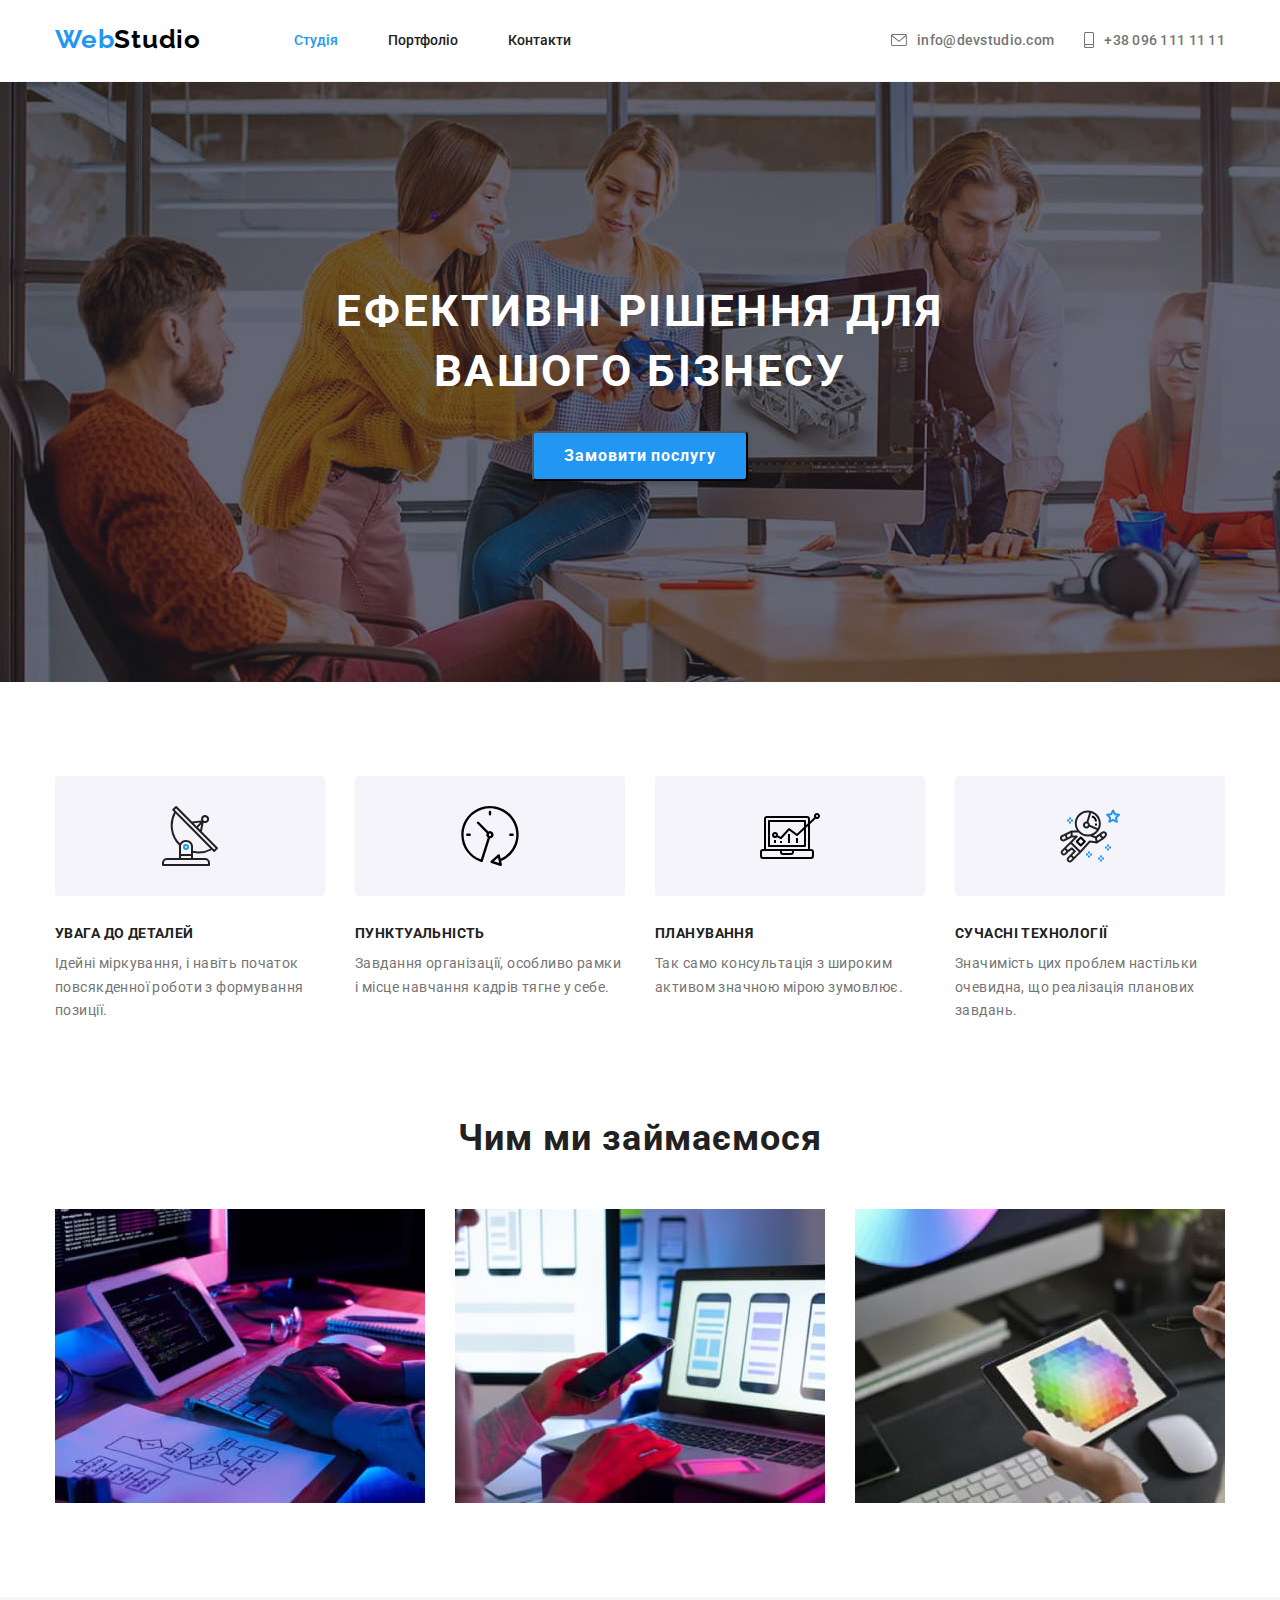
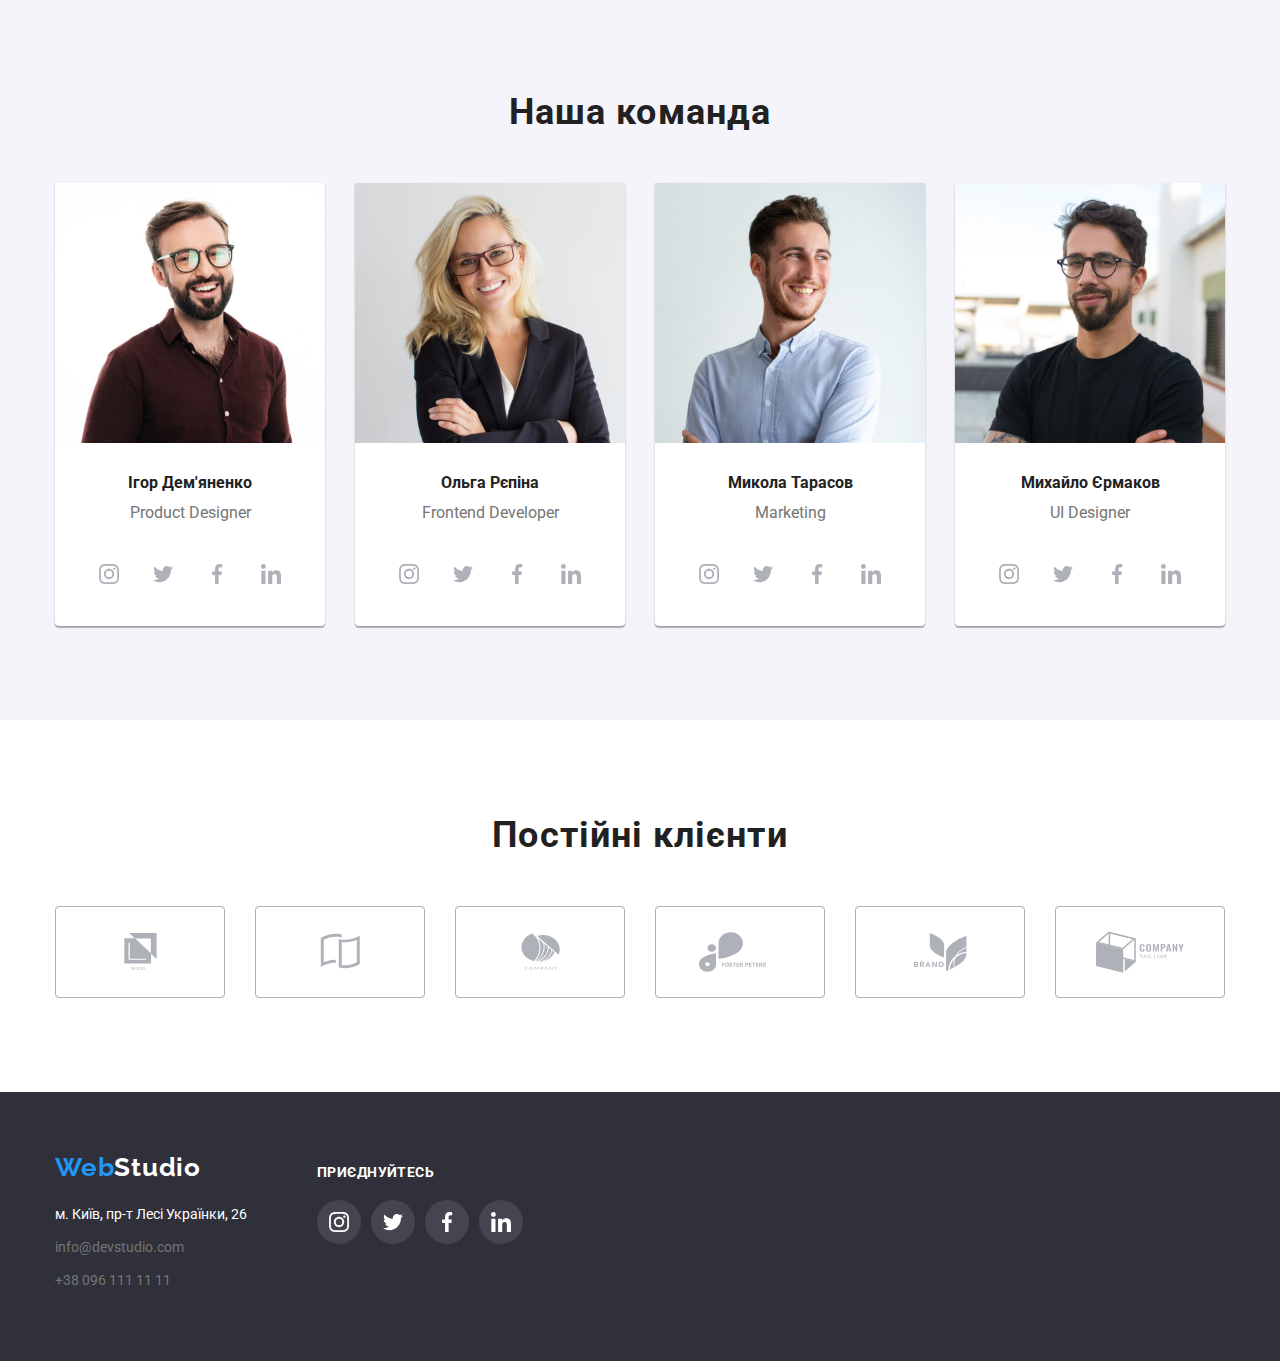
==== index.html @ 35b8821e "first" ====
<!DOCTYPE html>
<html lang="en">
  <head>
    <meta charset="UTF-8" />
    <meta http-equiv="X-UA-Compatible" content="IE=edge" />
    <meta name="viewport" content="width=device-width, initial-scale=1.0" />
    <title>Document</title>
    <link
      href="https://fonts.googleapis.com/css2?family=Raleway:wght@700&family=Roboto:wght@400;500;700;900&display=swap"
      rel="stylesheet"
    />
    <link
      rel="stylesheet"
      href="https://cdnjs.cloudflare.com/ajax/libs/modern-normalize/1.1.0/modern-normalize.min.css"
    />
    <link rel="stylesheet" href="./css/styles.css" />
    <link rel="preconnect" href="https://fonts.googleapis.com" />
    <link rel="preconnect" href="https://fonts.gstatic.com" crossorigin />
  </head>
  <body>
    <header>
      <div class="container">
        <nav>
          <!-- Logo WebStudio -->
          <a class="logo" href="./index.html"><span class="web">Web</span>Studio</a>
          <ul class="site-nav list">
            <li><a href="./index.html" class="link current">Студія</a></li>
            <li><a href="./portfolio.html" class="link">Портфоліо</a></li>
            <li><a href="" class="link">Контакти</a></li>
          </ul>
        </nav>
        <ul class="site-contact list">
          <li>
            <a href="mailto:info@devstudio.com" class="link link-flex">
              <svg class="icon-mail" width="16" height="12">
                <use href="./images/icons.svg#icon-mail"></use>
              </svg>
              info@devstudio.com</a
            >
          </li>
          <li>
            <a href="tel:+380961111111" class="link link-flex">
              <svg class="icon-mail" width="10" height="16">
                <use href="./images/icons.svg#icon-smartphone"></use>
              </svg>
              +38 096 111 11 11
            </a>
          </li>
        </ul>
      </div>
    </header>
    <main>
      <section class="section section-hero">
        <div class="container">
          <h1 class="section-hero-title">
            Ефективні рішення для <br />
            вашого бізнесу
          </h1>
          <button type="button" class="btn">Замовити послугу</button>
        </div>
      </section>
      <!-- секція якості -->
      <section class="section">
        <div class="container">
          <h2 class="visually-hidden">Якості</h2>
          <ul class="qualitys list">
            <li class="qualitis-box">
              <div class="icon-qualitys">
                <svg width="60" height="60">
                  <use href="./images/icons.svg#icon-antenna"></use>
                </svg>
              </div>
              <h3 class="quality">УВАГА ДО ДЕТАЛЕЙ</h3>
              <p class="quality-discription">
                Ідейні міркування, і навіть початок повсякденної роботи з формування позиції.
              </p>
            </li>
            <li class="qualitis-box">
              <div class="icon-qualitys">
                <svg width="60" height="60">
                  <use href="./images/icons.svg#icon-clock"></use>
                </svg>
              </div>
              <h3 class="quality">ПУНКТУАЛЬНІСТЬ</h3>
              <p class="quality-discription">
                Завдання організації, особливо рамки і місце навчання кадрів тягне у себе.
              </p>
            </li>
            <li class="qualitis-box">
              <div class="icon-qualitys">
                <svg width="60" height="60">
                  <use href="./images/icons.svg#icon-diagram"></use>
                </svg>
              </div>
              <h3 class="quality">ПЛАНУВАННЯ</h3>
              <p class="quality-discription">
                Так само консультація з широким активом значною мірою зумовлює.
              </p>
            </li>
            <li class="qualitis-box">
              <div class="icon-qualitys">
                <svg width="60" height="60">
                  <use href="./images/icons.svg#icon-astronaut"></use>
                </svg>
              </div>
              <h3 class="quality">СУЧАСНІ ТЕХНОЛОГІЇ</h3>
              <p class="quality-discription">
                Значимість цих проблем настільки очевидна, що реалізація планових завдань.
              </p>
            </li>
          </ul>
        </div>
      </section>
      <!-- секція чим ми займаємось -->
      <section class="section no-padding">
        <div class="container">
          <h2 class="work-heading">Чим ми займаємося</h2>
          <ul class="work-list list">
            <li class="photo"><img src="./images/box-1.jpg" alt="photo1" width="370" /></li>
            <li class="photo"><img src="./images/box-2.jpg" alt="photo2" width="370" /></li>
            <li class="photo"><img src="./images/box-3.jpg" alt="photo3" width="370" /></li>
          </ul>
        </div>
      </section>
      <!-- секція наша команда -->
      <section class="section section-team">
        <div class="container">
          <h2 class="team-heading">Наша команда</h2>
          <ul class="team-list list">
            <li class="item">
              <img src="./images/img-1.jpg" alt="face1" width="270" />
              <h3 class="face">Ігор Дем'яненко</h3>
              <p class="face-position">Product Designer</p>
              <ul class="social-links">
                <li>
                  <a class="full-icon" href="ukr.net">
                    <svg class="icon instagram" width="20" height="20">
                      <use href="./images/icons.svg#icon-instagram"></use>
                    </svg>
                  </a>
                </li>

                <li>
                  <a class="full-icon" href="ukr.net">
                    <svg class="icon twitter" width="20" height="20">
                      <use href="./images/icons.svg#icon-twitter"></use>
                    </svg>
                  </a>
                </li>
                <li>
                  <a class="full-icon" href="ukr.net">
                    <svg class="icon facebook" width="20" height="20">
                      <use href="./images/icons.svg#icon-facebook"></use>
                    </svg>
                  </a>
                </li>
                <li>
                  <a class="full-icon" href="ukr.net">
                    <svg class="icon linkedin" width="20" height="20">
                      <use href="./images/icons.svg#icon-linkedin"></use>
                    </svg>
                  </a>
                </li>
              </ul>
            </li>

            <li class="item">
              <img src="./images/img-2.jpg" alt="face2" width="270" />
              <h3 class="face">Ольга Рєпіна</h3>
              <p class="face-position">Frontend Developer</p>
              <ul class="social-links">
                <li>
                  <a class="full-icon" href="ukr.net">
                    <svg class="icon instagram" width="20" height="20">
                      <use href="./images/icons.svg#icon-instagram"></use>
                    </svg>
                  </a>
                </li>

                <li>
                  <a class="full-icon" href="ukr.net">
                    <svg class="icon twitter" width="20" height="20">
                      <use href="./images/icons.svg#icon-twitter"></use>
                    </svg>
                  </a>
                </li>
                <li>
                  <a class="full-icon" href="ukr.net">
                    <svg class="icon facebook" width="20" height="20">
                      <use href="./images/icons.svg#icon-facebook"></use>
                    </svg>
                  </a>
                </li>
                <li>
                  <a class="full-icon" href="ukr.net">
                    <svg class="icon linkedin" width="20" height="20">
                      <use href="./images/icons.svg#icon-linkedin"></use>
                    </svg>
                  </a>
                </li>
              </ul>
            </li>

            <li class="item">
              <img src="./images/img-3.jpg" alt="face3" width="270" />
              <h3 class="face">Микола Тарасов</h3>
              <p class="face-position">Marketing</p>
              <ul class="social-links">
                <li>
                  <a class="full-icon" href="ukr.net">
                    <svg class="icon instagram" width="20" height="20">
                      <use href="./images/icons.svg#icon-instagram"></use>
                    </svg>
                  </a>
                </li>

                <li>
                  <a class="full-icon" href="ukr.net">
                    <svg class="icon twitter" width="20" height="20">
                      <use href="./images/icons.svg#icon-twitter"></use>
                    </svg>
                  </a>
                </li>
                <li>
                  <a class="full-icon" href="ukr.net">
                    <svg class="icon facebook" width="20" height="20">
                      <use href="./images/icons.svg#icon-facebook"></use>
                    </svg>
                  </a>
                </li>
                <li>
                  <a class="full-icon" href="ukr.net">
                    <svg class="icon linkedin" width="20" height="20">
                      <use href="./images/icons.svg#icon-linkedin"></use>
                    </svg>
                  </a>
                </li>
              </ul>
            </li>

            <li class="item">
              <img src="./images/img-4.jpg" alt="face4" width="270" />
              <h3 class="face">Михайло Єрмаков</h3>
              <p class="face-position">UI Designer</p>
              <ul class="social-links">
                <li>
                  <a class="full-icon" href="ukr.net">
                    <svg class="icon instagram" width="20" height="20">
                      <use href="./images/icons.svg#icon-instagram"></use>
                    </svg>
                  </a>
                </li>

                <li>
                  <a class="full-icon" href="ukr.net">
                    <svg class="icon twitter" width="20" height="20">
                      <use href="./images/icons.svg#icon-twitter"></use>
                    </svg>
                  </a>
                </li>
                <li>
                  <a class="full-icon" href="ukr.net">
                    <svg class="icon facebook" width="20" height="20">
                      <use href="./images/icons.svg#icon-facebook"></use>
                    </svg>
                  </a>
                </li>
                <li>
                  <a class="full-icon" href="ukr.net">
                    <svg class="icon linkedin" width="20" height="20">
                      <use href="./images/icons.svg#icon-linkedin"></use>
                    </svg>
                  </a>
                </li>
              </ul>
            </li>
          </ul>
        </div>
      </section>
      <!-- постйні клієнти -->
      <section class="section">
        <div class="container">
          <h2 class="work-heading">Постійні клієнти</h2>
          <ul class="clients-list">
            <li>
              <a href="ukr.net" class="client-rect">
                <svg class="client-link" width="41" height="37">
                  <use href="./images/icons.svg#icon-union1"></use>
                </svg>
              </a>
            </li>
            <li>
              <a href="ukr.net" class="client-rect">
                <svg class="client-link" width="41" height="37">
                  <use href="./images/icons.svg#icon-union2"></use>
                </svg>
              </a>
            </li>
            <li>
              <a href="ukr.net" class="client-rect">
                <svg class="client-link" width="41" height="37">
                  <use href="./images/icons.svg#icon-union3"></use>
                </svg>
              </a>
            </li>
            <li>
              <a href="ukr.net" class="client-rect">
                <svg class="client-link" width="83" height="42">
                  <use href="./images/icons.svg#icon-union4"></use>
                </svg>
              </a>
            </li>

            <li>
              <a href="ukr.net" class="client-rect">
                <svg class="client-link" width="53" height="42">
                  <use href="./images/icons.svg#icon-union5"></use>
                </svg>
              </a>
            </li>
            <li>
              <a href="ukr.net" class="client-rect">
                <svg class="client-link" width="90" height="42">
                  <use href="./images/icons.svg#icon-union6"></use>
                </svg>
              </a>
            </li>
          </ul>
        </div>
      </section>
    </main>
    <footer class="footer">
      <div class="container">
        <div class="footer-flex">
          <div>
            <a class="logo-footer" href="./index.html"><span class="web">Web</span>Studio</a>
            <address>
              <ul class="footer-contact-list list">
                <li>
                  <a
                    href="https://goo.gl/maps/wnvqUWQiThSLJ8tp9"
                    class="footer-contact-map"
                    target="_blank"
                    rel="noreferrer noopener nofollow"
                    >м. Київ, пр-т Лесі Українки, 26</a
                  >
                </li>
                <li>
                  <a href="mailto:info@devstudio.com" class="footer-contact-mailtel"
                    >info@devstudio.com</a
                  >
                </li>
                <li>
                  <a href="tel:+380961111111" class="footer-contact-mailtel nopadding"
                    >+38 096 111 11 11</a
                  >
                </li>
              </ul>
            </address>
          </div>
          <div class="footer-logo">
            <h3 class="footer-heading">ПРИЄДНУЙТЕСЬ</h3>
            <ul class="social-links footer-links">
              <li>
                <a class="full-iconf" href="ukr.net">
                  <svg class="icon instagram" width="20" height="20">
                    <use href="./images/icons.svg#icon-instagram"></use>
                  </svg>
                </a>
              </li>

              <li>
                <a class="full-iconf" href="ukr.net">
                  <svg class="icon twitter" width="20" height="20">
                    <use href="./images/icons.svg#icon-twitter"></use>
                  </svg>
                </a>
              </li>
              <li>
                <a class="full-iconf" href="ukr.net">
                  <svg class="icon facebook" width="20" height="20">
                    <use href="./images/icons.svg#icon-facebook"></use>
                  </svg>
                </a>
              </li>
              <li>
                <a class="full-iconf" href="ukr.net">
                  <svg class="icon linkedin" width="20" height="20">
                    <use href="./images/icons.svg#icon-linkedin"></use>
                  </svg>
                </a>
              </li>
            </ul>
          </div>
        </div>
      </div>
    </footer>
  </body>
</html>
---- css/styles.css ----
:root {
  --primary-text-color: #212121;
  --secondary-text-color: #757575;
  --primari-background-color: #ffffff;
  --accent-color: #2196f3;
}
header {
  border-bottom: 1px solid #f5f5f5;
}

body {
  color: var(--primary-text-color);
  background-color: var(--primari-background-color);
  font-family: 'Roboto', sans-serif;
}
h1,
h2,
h3,
p,
ul {
  margin-top: 0;
  margin-bottom: 0;
  padding-inline-start: 0;
}

img {
  display: block;
  min-width: 100%;
}

.site-nav .link.current {
  color: var(--accent-color);
}

.logo {
  font-family: 'Raleway';
  font-weight: 700;
  font-size: 26px;
  line-height: 1.2;
  color: #000000;
  letter-spacing: 0.03em;

  text-decoration: none;
  padding-top: 24px;
}
.logo-footer {
  font-family: 'Raleway';
  font-weight: 700;
  font-size: 26px;
  line-height: 1.2;
  color: #ffffff;
  letter-spacing: 0.03em;
  text-decoration: none;
  display: inline-block;
  padding-top: 60px;
  margin-bottom: 20px;
}
.list {
  list-style: none;
}

.web {
  color: var(--accent-color);
}
.section {
  padding-top: 94px;
  padding-bottom: 94px;
}
.container {
  width: 1200px;
  /* outline: 2px solid tomato; */
  margin-left: auto;
  margin-right: auto;
  padding-left: 15px;
  padding-right: 15px;
}
.section.no-padding {
  padding-top: 0;
}

.site-nav {
  font-weight: 500;
  font-size: 14px;
  line-height: 1.15;
  color: var(--primary-text-color);
  display: flex;
  padding-top: 32px;
  padding-bottom: 32px;
  margin-left: 93px;
}
.icon-qualitys {
  height: 120px;
  width: 270px;
  background-color: #f5f4fa;
  border-radius: 4px;
  margin-bottom: 30px;
  display: flex;
  align-items: center;
  justify-content: center;
}

.site-nav .link {
  margin-right: 50px;
}

.link {
  color: var(--primary-text-color);
  text-decoration: none;
}

header .container {
  display: flex;
  align-items: center;
}
header nav {
  display: flex;
}

.site-contact {
  font-weight: 500;
  font-size: 14px;
  line-height: 1.2;

  text-decoration: none;
  display: flex;
  padding-top: 32px;
  padding-bottom: 32px;
  margin-left: auto;
}
.site-contact .link {
  margin-left: 30px;
  color: var(--secondary-text-color);
  letter-spacing: 0.02em;
}
.icon-mail {
  margin-right: 10px;
  fill: currentColor;
}
.icon-mail:hover {
  fill: var(--accent-color);
}

.site-nav .link:hover,
.site-nav .link:focus {
  color: var(--accent-color);
}

.site-contact .link:hover,
.site-contact .link:focus {
  color: var(--accent-color);
}
.link-flex {
  display: flex;
  align-items: center;
}
.section-hero {
  background-image: linear-gradient(to right, rgba(47, 48, 58, 0.4), rgba(47, 48, 58, 0.4)),
    url(../images/bgi-hero-opt.jpg);
  padding-bottom: 200px;
  max-width: 1600px;
  height: 600px;
  margin-left: auto;
  margin-right: auto;
}
.section-hero-title {
  font-size: 44px;
  line-height: 1.36;
  text-align: center;
  letter-spacing: 0.06em;
  text-transform: uppercase;
  color: var(--primari-background-color);
  padding-top: 106px;
  padding-bottom: 30px;
  letter-spacing: 0.06em;
}

.btn {
  font-weight: 700;
  font-size: 16px;
  line-height: 1.9;
  min-width: 216px;
  min-height: 50px;
  letter-spacing: 0.06em;

  box-shadow: 0px 4px 4px rgba(0, 0, 0, 0.15);
  align-items: center;
  text-align: center;
  letter-spacing: 0.06em;
  color: #ffffff;
  background-color: var(--accent-color);
  cursor: pointer;
  border-radius: 4px;
  margin: 0 auto;
  display: block;
}
.btn-portfolio-list {
  display: flex;
  margin-bottom: 50px;

  justify-content: center;
}

.btn-portfolio {
  font-weight: 500;
  font-size: 16px;
  line-height: 1.6;
  color: #212121;
  min-height: 25px;
  background-color: #f5f4fa;
  cursor: pointer;
  border-radius: 4px;
  border: 0;
}
.btn-portfolio-list .btn-portfolio {
  margin-right: 8px;
  min-height: 38px;
  padding-right: 22px;
  padding-left: 22px;
}

/* портфоліо */
.projects {
  display: flex;
  flex-wrap: wrap;
  gap: 30px;
  padding: 0;
}
.projects .item {
  flex-basis: calc((100% - 60px) / 3);
  padding: 0;
}
.item-description {
  border-bottom: 1px solid #eeeeee;
  border-right: 1px solid #eeeeee;
  border-left: 1px solid #eeeeee;
  padding-left: 24px;
  padding-right: 24px;
}
.item-name {
  font-weight: 700;
  font-size: 18px;
  line-height: 2;

  padding-top: 20px;
  margin-bottom: 4px;
}
.item-typename {
  margin-bottom: 20px;
  color: var(--secondary-text-color);
  font-style: normal;
  font-weight: 400;
  font-size: 16px;
  line-height: 1.9;
}
.portfolio-hover:hover {
  box-shadow: 0px 1px 1px rgba(0, 0, 0, 0.12), 0px 4px 4px rgba(0, 0, 0, 0.06),
    1px 4px 6px rgba(0, 0, 0, 0.16);
}

.btn-portfolio:hover,
.btn-portfolio:focus {
  color: #ffffff;
  background-color: var(--accent-color);
  box-shadow: 0px 3px 1px rgba(0, 0, 0, 0.1), 0px 1px 2px rgba(0, 0, 0, 0.08),
    0px 2px 2px rgba(0, 0, 0, 0.12);
  border-radius: 4px;
}
.visually-hidden {
  position: absolute;
  clip: rect(0 0 0 0);
  width: 1px;
  height: 1px;
  margin: -1px;
}
/* якості */
.quality {
  font-style: normal;
  font-weight: 700;
  font-size: 14px;
  line-height: 1.14;
  letter-spacing: 0.03em;
  text-transform: uppercase;
  color: var(--primary-text-color);
  margin-bottom: 10px;
}

.qualitys .item {
  min-width: 270px;
  margin-right: 30px;
}

.qualitys {
  display: flex;
  gap: 30px;
}

.quality-discription {
  font-family: 'Roboto';
  font-size: 14px;
  line-height: 1.7;
  letter-spacing: 0.03em;
  color: var(--secondary-text-color);
}
/* }чи ми займаємось */

.work-list {
  display: flex;
}
.work-list .photo {
  margin-right: 30px;
}
.work-list .photo:nth-child(3) {
  margin-right: 0;
}
/* наша команда */
.team-list {
  display: flex;
  margin: auto;
}
.team-list .item {
  margin-right: 30px;
  box-shadow: 0px 1px 3px rgba(0, 0, 0, 0.12), 0px 1px 1px rgba(0, 0, 0, 0.14),
    0px 2px 1px rgba(0, 0, 0, 0.2);
  background-color: #ffffff;
  border-radius: 0px 0px 4px 4px;
}
.team-list .item:nth-child(4n) {
  margin-right: 0;
}

.social-links {
  display: flex;
  padding: 0;
  margin: 0;
  list-style: none;
  gap: 10px;
  padding-left: 32px;
  padding-bottom: 30px;
}

.full-icon {
  height: 44px;
  width: 44px;
  padding: 12px;
  display: block;
  border-radius: 50%;

  background-color: #ffffff;
  fill: #afb1b8;
}

.full-icon:hover,
.full-icon:focus {
  background-color: var(--accent-color);
  fill: #f5f4fa;
}

.work-heading,
.team-heading {
  font-weight: 700;
  font-size: 36px;
  line-height: 1.17;
  letter-spacing: 0.03em;
  color: var(--primary-text-color);
  text-align: center;
  margin-bottom: 50px;
}
/* секція команда */
.section-team {
  background-color: #f5f4fa;
}

.face {
  font-size: 16px;
  line-height: 1.2;
  color: var(--primary-text-color);
  text-align: center;
  padding-top: 30px;
  margin-bottom: 10px;
}
.face-position {
  font-size: 16px;
  line-height: 1.2;
  color: var(--secondary-text-color);
  text-align: center;
  margin-bottom: 30px;
}

.clients-list {
  display: flex;
  gap: 30px;
  list-style: none;
}

.client-rect {
  width: 170px;
  height: 92px;
  display: flex;
  align-items: center;
  justify-content: center;
  border: 1px solid #afb1b8;
  border-radius: 4px;
  color: #afb1b8;
}

.client-link {
  fill: currentColor;
}
.client-rect:hover,
.client-rect:focus {
  border-color: #2196f3;
  color: #2196f3;
}

.footer {
  background-color: #2f303a;
  padding-bottom: 60px;
}
/* зкидання left padding для ul у футері */
.footer-contact-list.list {
  padding-left: 0px;
}

.footer-contact-map {
  font-style: normal;
  font-size: 14px;
  line-height: 1.7;
  text-decoration: none;
  color: #ffffff;
  margin-bottom: 9px;
  display: inline-block;
}
.footer-contact-mailtel {
  font-style: normal;
  font-size: 14px;
  /* line-height: 1.7; */
  line-height: 1.7;
  text-decoration: none;
  color: var(--secondary-text-color);
  margin-bottom: 9px;
  display: inline-block;
}
.footer-contact-mailtel.nopadding {
  padding-bottom: 0px;
}
.footer-contact-map:hover,
.footer-contact-mailtel:hover,
.footer-contact-map:focus,
.footer-contact-mailtel:focus {
  color: var(--accent-color);
}
.footer-flex {
  display: flex;
}
.footer-logo {
  padding-top: 72px;
  margin-left: 70px;
}
.footer-links {
  padding: 0;
  margin-top: 20px;
}
.full-iconf {
  height: 44px;
  width: 44px;
  padding: 12px;
  display: block;
  border-radius: 50%;

  background: rgba(255, 255, 255, 0.1);
}

.full-iconf:hover,
.full-iconf:focus {
  background: var(--accent-color);
}

.full-iconf .icon {
  fill: #ffffff;
}
.footer-heading {
  font-weight: 700;
  font-size: 14px;
  line-height: 1.15;
  letter-spacing: 0.03em;
  color: #ffffff;
}
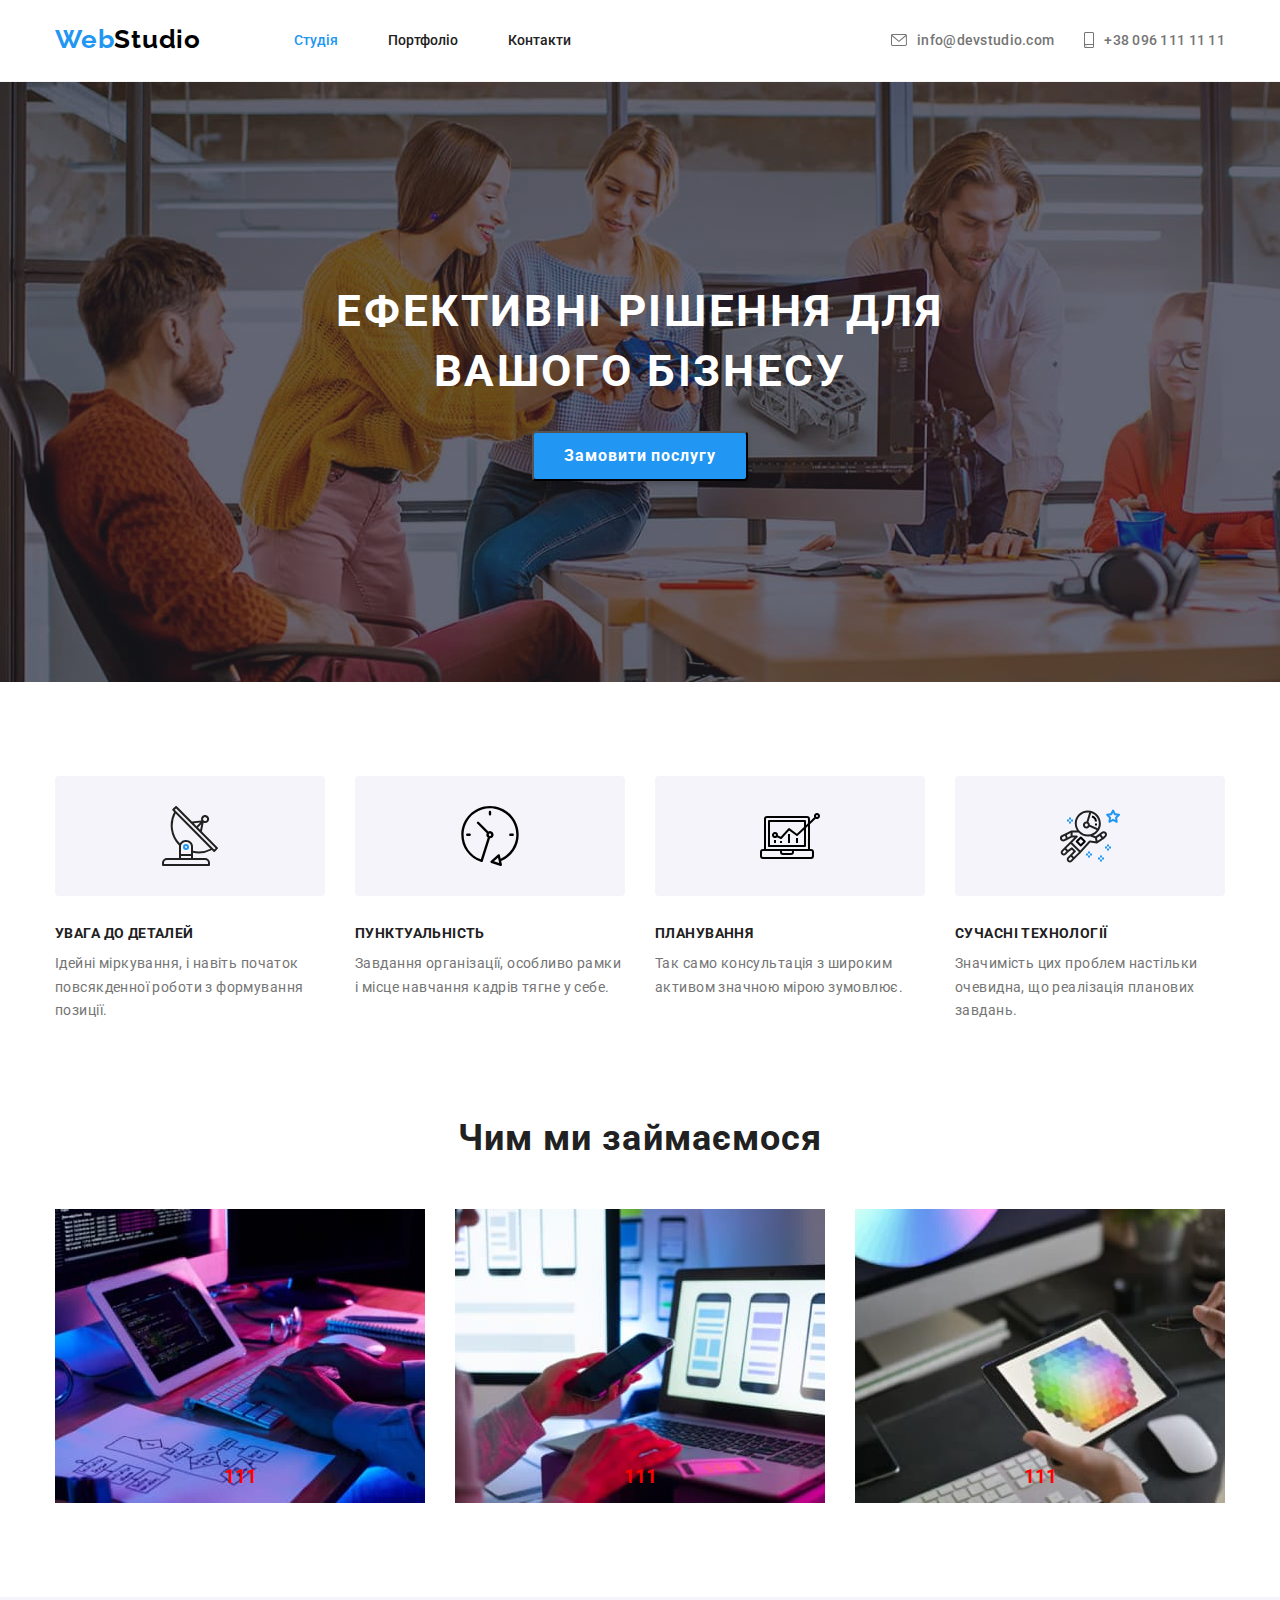
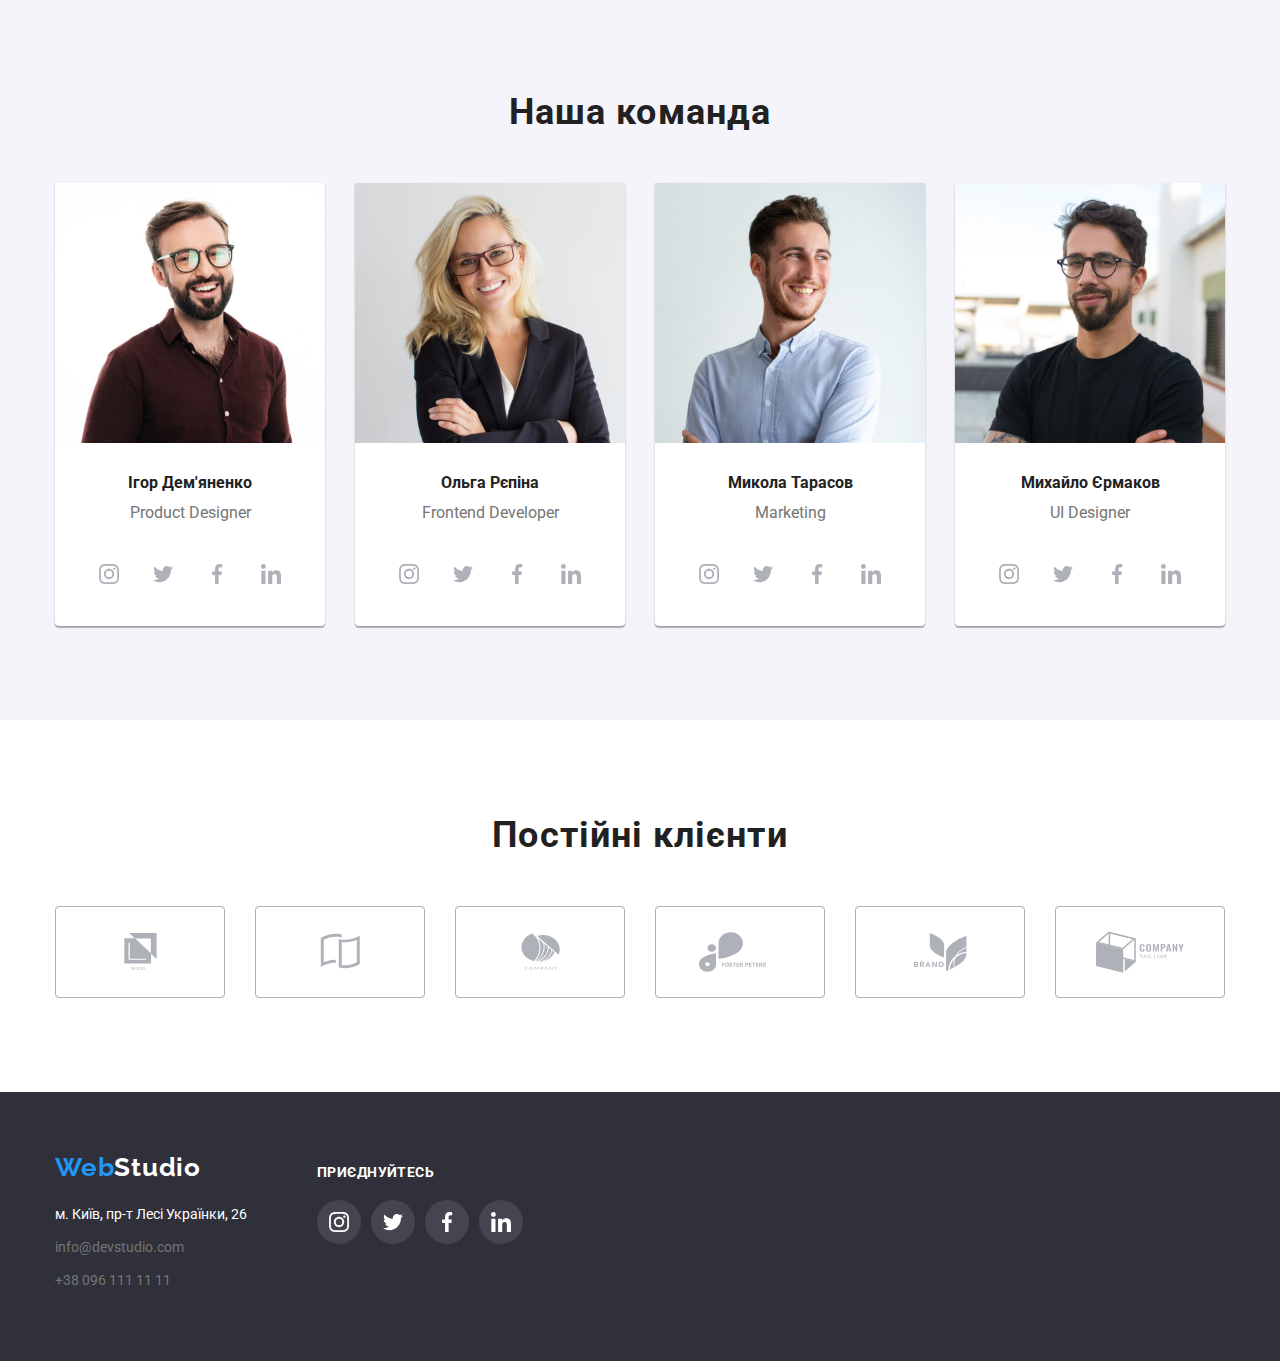
==== commit 4583d1f6: "item-decr" ====
--- a/index.html
+++ b/index.html
@@ -116,10 +116,23 @@
         <div class="container">
           <h2 class="work-heading">Чим ми займаємося</h2>
           <ul class="work-list list">
-            <li class="photo"><img src="./images/box-1.jpg" alt="photo1" width="370" /></li>
-            <li class="photo"><img src="./images/box-2.jpg" alt="photo2" width="370" /></li>
-            <li class="photo"><img src="./images/box-3.jpg" alt="photo3" width="370" /></li>
-          </ul>
+            
+            <li class="photo">
+              <img src="./images/box-1.jpg" alt="photo1" width="370" />
+              <h3 class="photo-discr">111</h3>
+            </li>
+            
+            <li class="photo">
+              <img src="./images/box-2.jpg" alt="photo2" width="370" />
+              <h3 class="photo-discr">111</h3>
+            </li>
+            
+            <li class="photo">
+              <img src="./images/box-3.jpg" alt="photo3" width="370" />
+              <h3 class="photo-discr">111</h3>
+            </li>
+              
+            </ul>
         </div>
       </section>
       <!-- секція наша команда -->
--- a/css/styles.css
+++ b/css/styles.css
@@ -365,6 +365,27 @@
   text-align: center;
   margin-bottom: 50px;
 }
+
+.photo-discr{
+  position: absolute;
+  color:red;
+width: 100%;
+height: 50px;
+bottom:0;
+display: flex;
+justify-content: center;
+align-items: center;
+
+
+}
+.photo{
+  position: relative;
+}
+
+
+
+
+
 /* секція команда */
 .section-team {
   background-color: #f5f4fa;
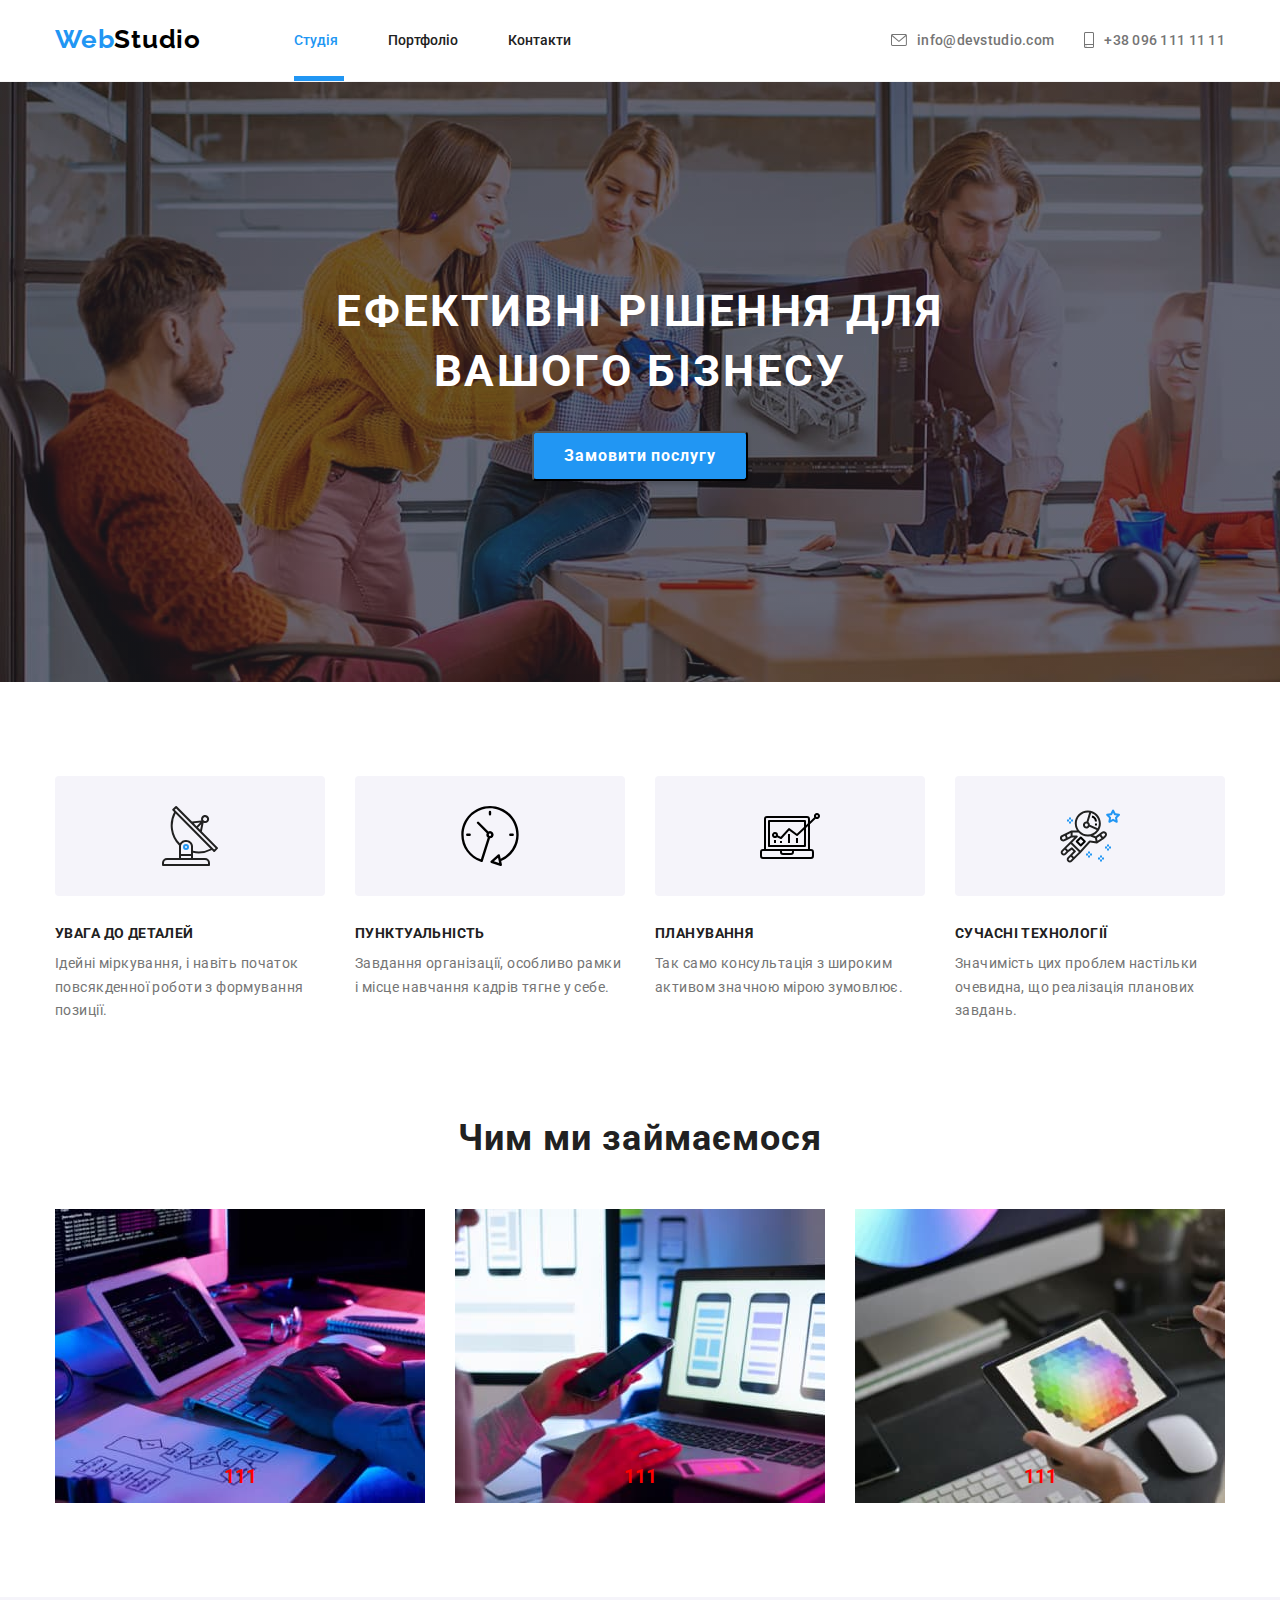
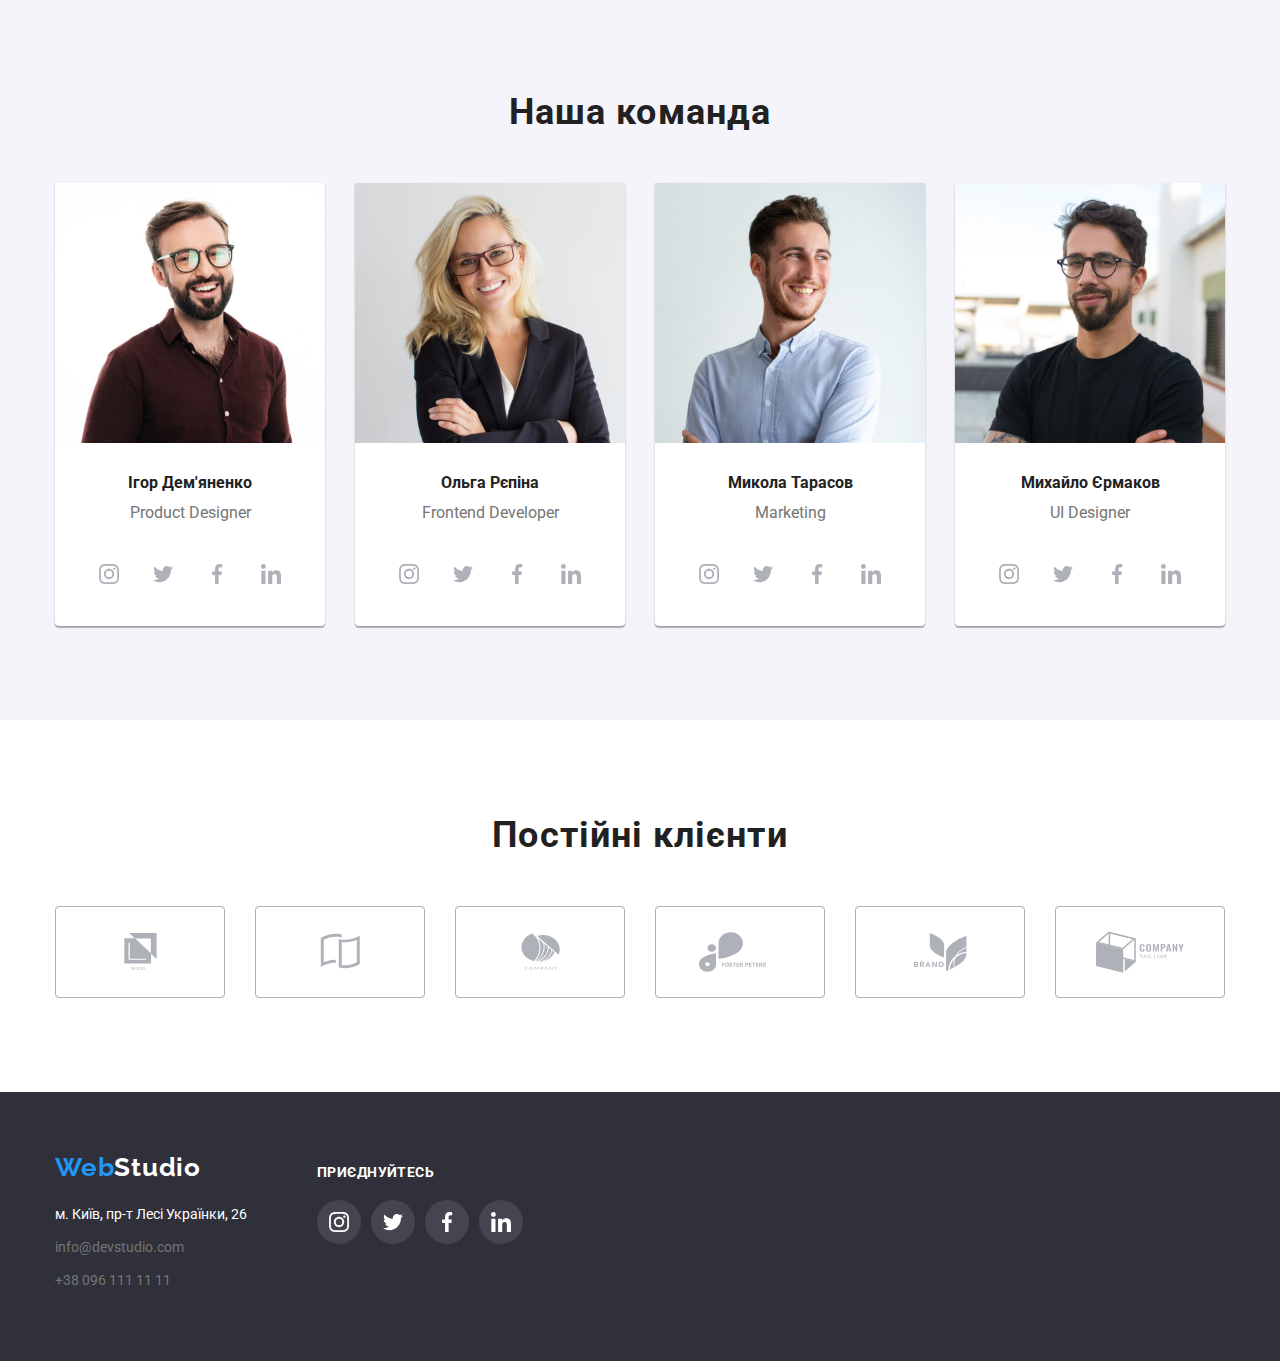
==== commit 55314761: "after" ====
--- a/index.html
+++ b/index.html
@@ -24,9 +24,15 @@
           <!-- Logo WebStudio -->
           <a class="logo" href="./index.html"><span class="web">Web</span>Studio</a>
           <ul class="site-nav list">
-            <li><a href="./index.html" class="link current">Студія</a></li>
-            <li><a href="./portfolio.html" class="link">Портфоліо</a></li>
-            <li><a href="" class="link">Контакти</a></li>
+            <li>
+              <a href="./index.html" class="link current">Студія</a>
+            </li>
+            <li>
+              <a href="./portfolio.html" class="link">Портфоліо</a>
+            </li>
+            <li>
+              <a href="" class="link">Контакти</a>
+            </li>
           </ul>
         </nav>
         <ul class="site-contact list">
--- a/css/styles.css
+++ b/css/styles.css
@@ -30,6 +30,18 @@
 
 .site-nav .link.current {
   color: var(--accent-color);
+
+
+}
+.site-nav .link.link.current::after{
+  width: 50px;
+  height: 5px;
+  background:var(--accent-color);
+  content: "";
+  display: flex;
+  position: absolute;
+  margin-top: 28px;
+  
 }
 
 .logo {
@@ -272,6 +284,22 @@
   height: 1px;
   margin: -1px;
 }
+
+.image-overlay{
+  position: absolute;
+  top:0;
+  width: 100%;
+height: 100%
+
+}
+
+
+.image-port{
+    position: relative;
+    display: flex;
+    
+  }
+
 /* якості */
 .quality {
   font-style: normal;
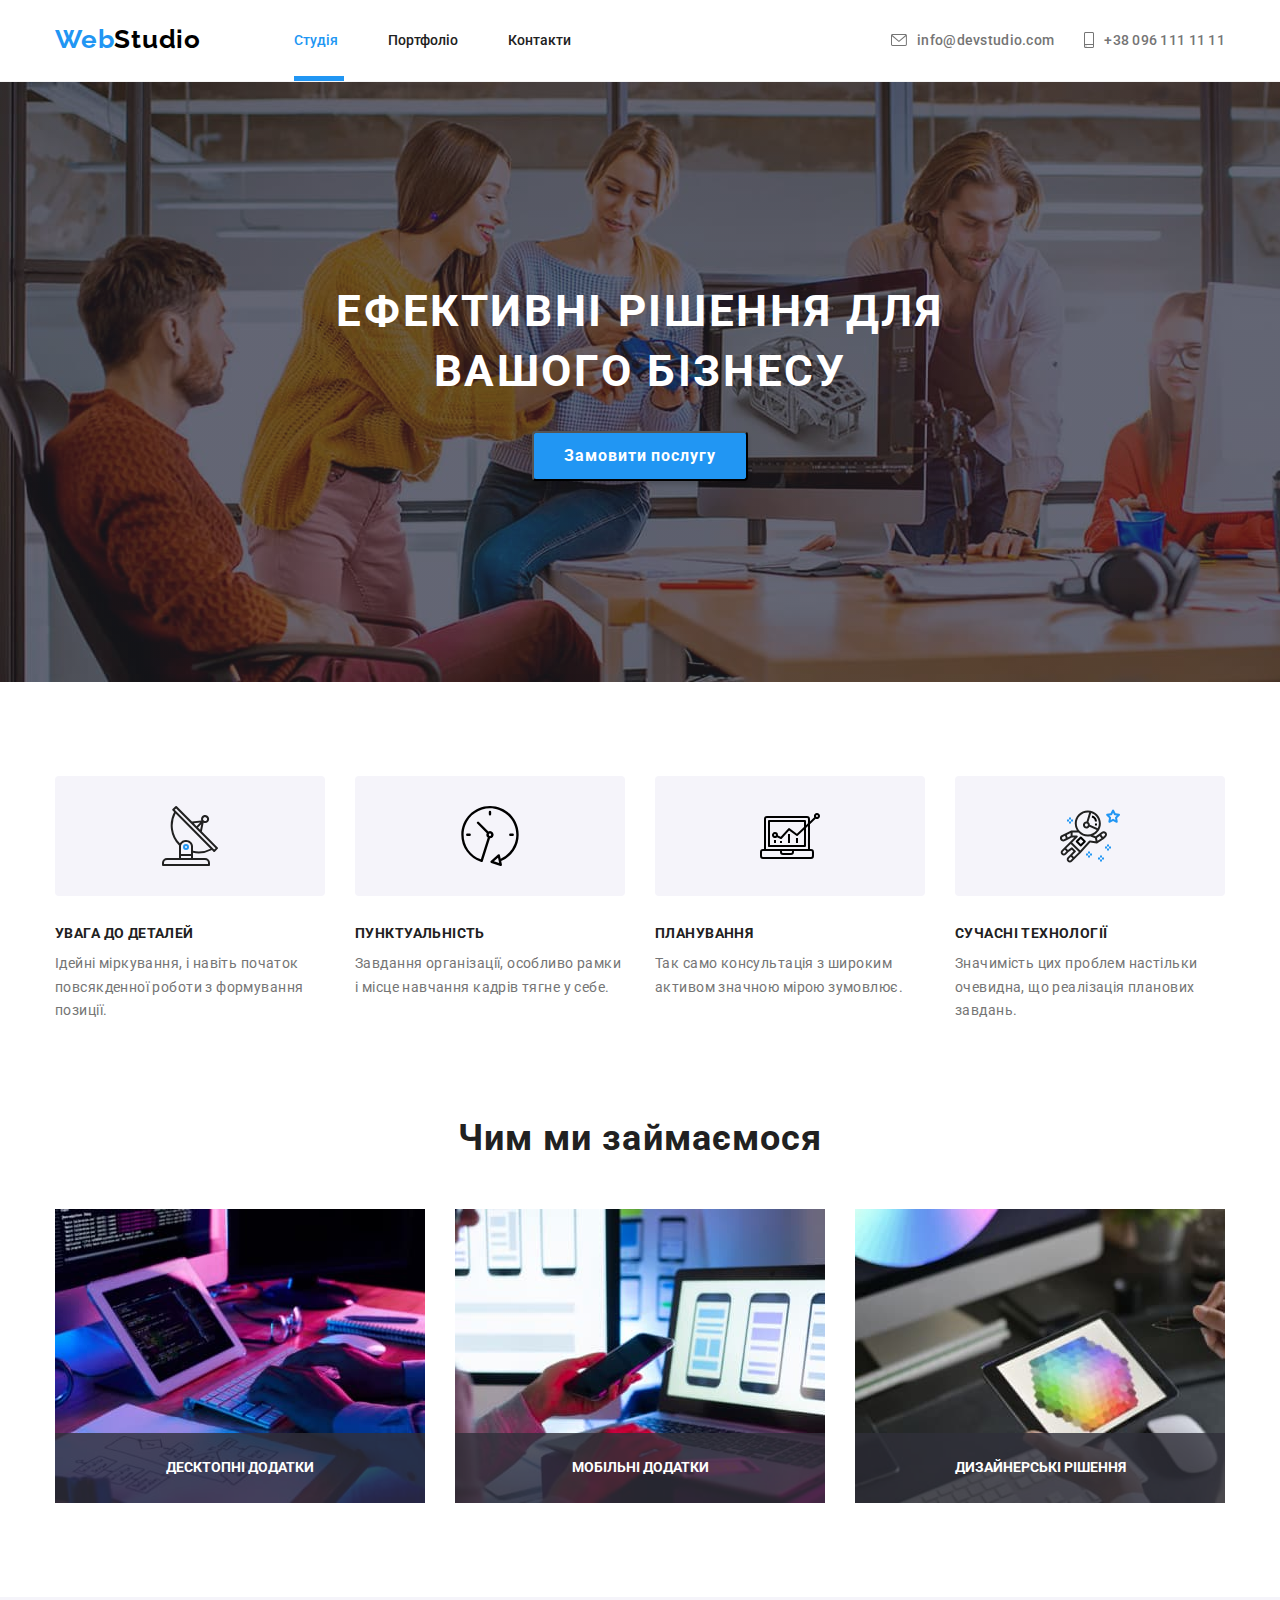
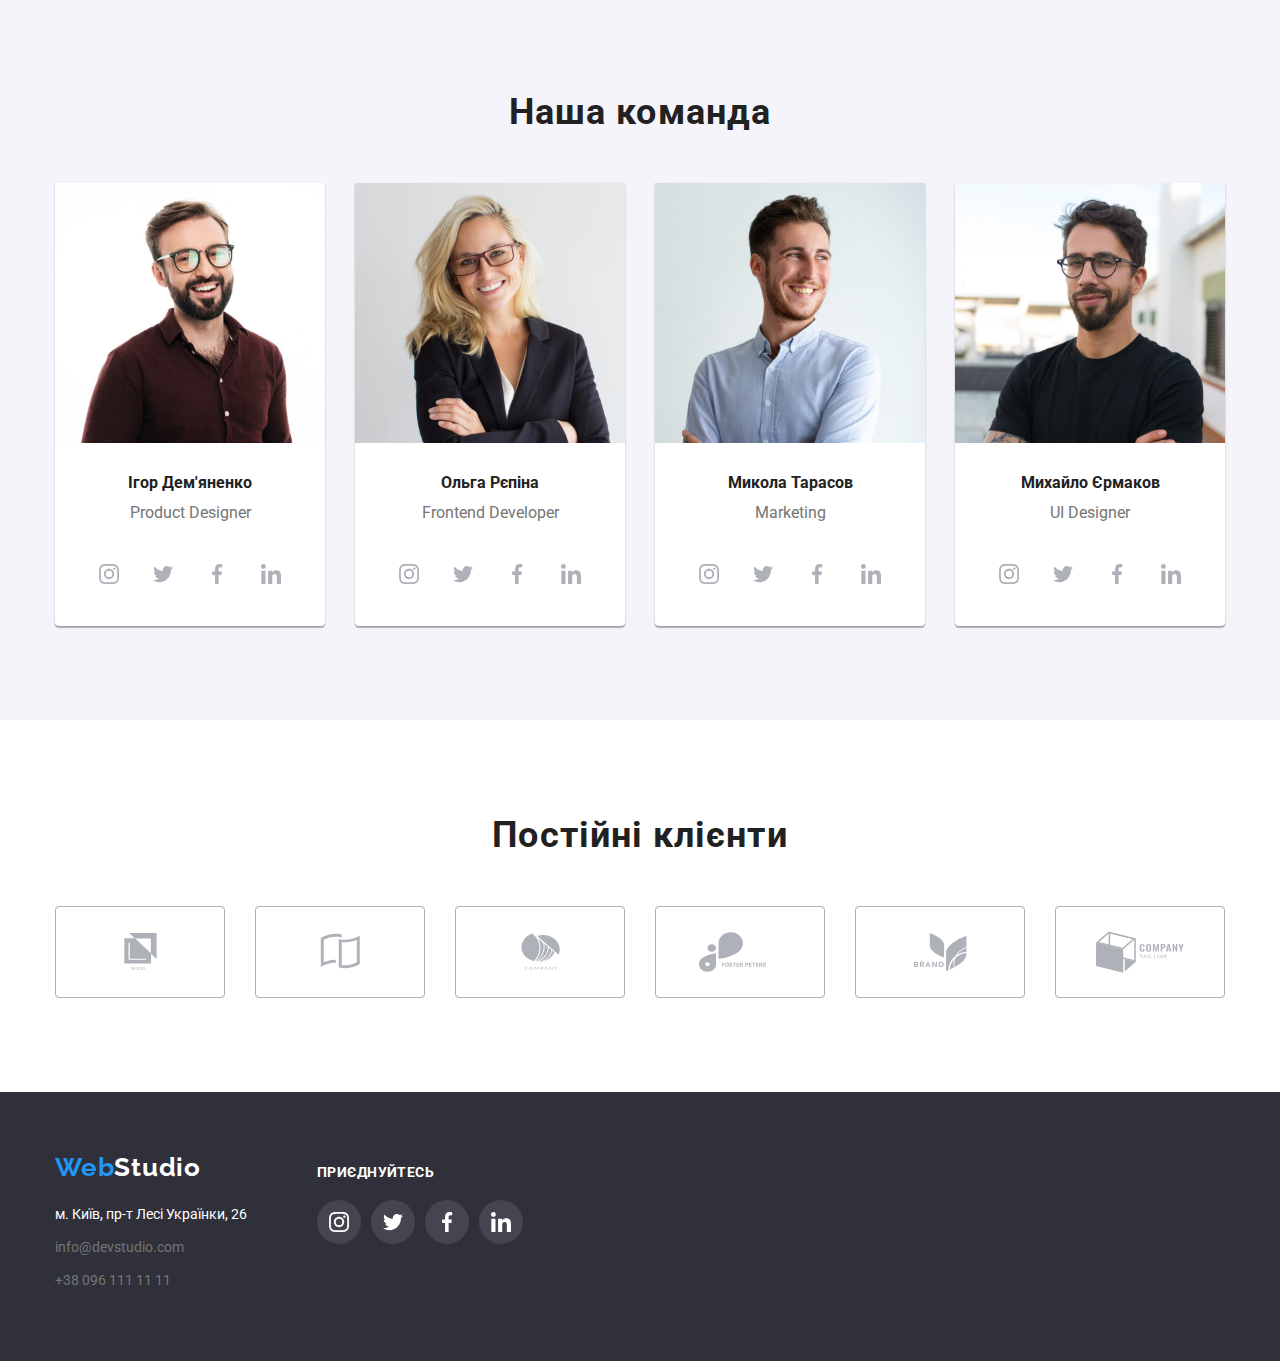
==== commit 284d8bc9: "text-bg-added" ====
--- a/index.html
+++ b/index.html
@@ -122,23 +122,21 @@
         <div class="container">
           <h2 class="work-heading">Чим ми займаємося</h2>
           <ul class="work-list list">
-            
             <li class="photo">
               <img src="./images/box-1.jpg" alt="photo1" width="370" />
-              <h3 class="photo-discr">111</h3>
-            </li>
-            
+              <h3 class="photo-discr">Десктопні додатки</h3>
+            </li>
+
             <li class="photo">
               <img src="./images/box-2.jpg" alt="photo2" width="370" />
-              <h3 class="photo-discr">111</h3>
-            </li>
-            
+              <h3 class="photo-discr">Мобільні додатки</h3>
+            </li>
+
             <li class="photo">
               <img src="./images/box-3.jpg" alt="photo3" width="370" />
-              <h3 class="photo-discr">111</h3>
-            </li>
-              
-            </ul>
+              <h3 class="photo-discr">Дизайнерські рішення</h3>
+            </li>
+          </ul>
         </div>
       </section>
       <!-- секція наша команда -->
--- a/css/styles.css
+++ b/css/styles.css
@@ -289,9 +289,26 @@
   position: absolute;
   top:0;
   width: 100%;
-height: 100%
-
-}
+height: 100%;
+padding-left: 30px;
+padding-top: 30px;
+background-color: red;
+color: white;
+
+opacity: 0;
+
+
+}
+
+
+.portfolio-hover:hover .image-overlay,
+ .portfolio-hover:focus{
+  opacity:0.7;
+}
+
+
+
+
 
 
 .image-port{
@@ -396,13 +413,20 @@
 
 .photo-discr{
   position: absolute;
-  color:red;
+ 
 width: 100%;
-height: 50px;
+height: 70px;
 bottom:0;
 display: flex;
 justify-content: center;
 align-items: center;
+background: rgba(47, 48, 58, 0.8);
+font-weight: 700;
+font-size: 14px;
+line-height: 1.14;
+text-transform: uppercase;
+color: #FFFFFF;
+
 
 
 }
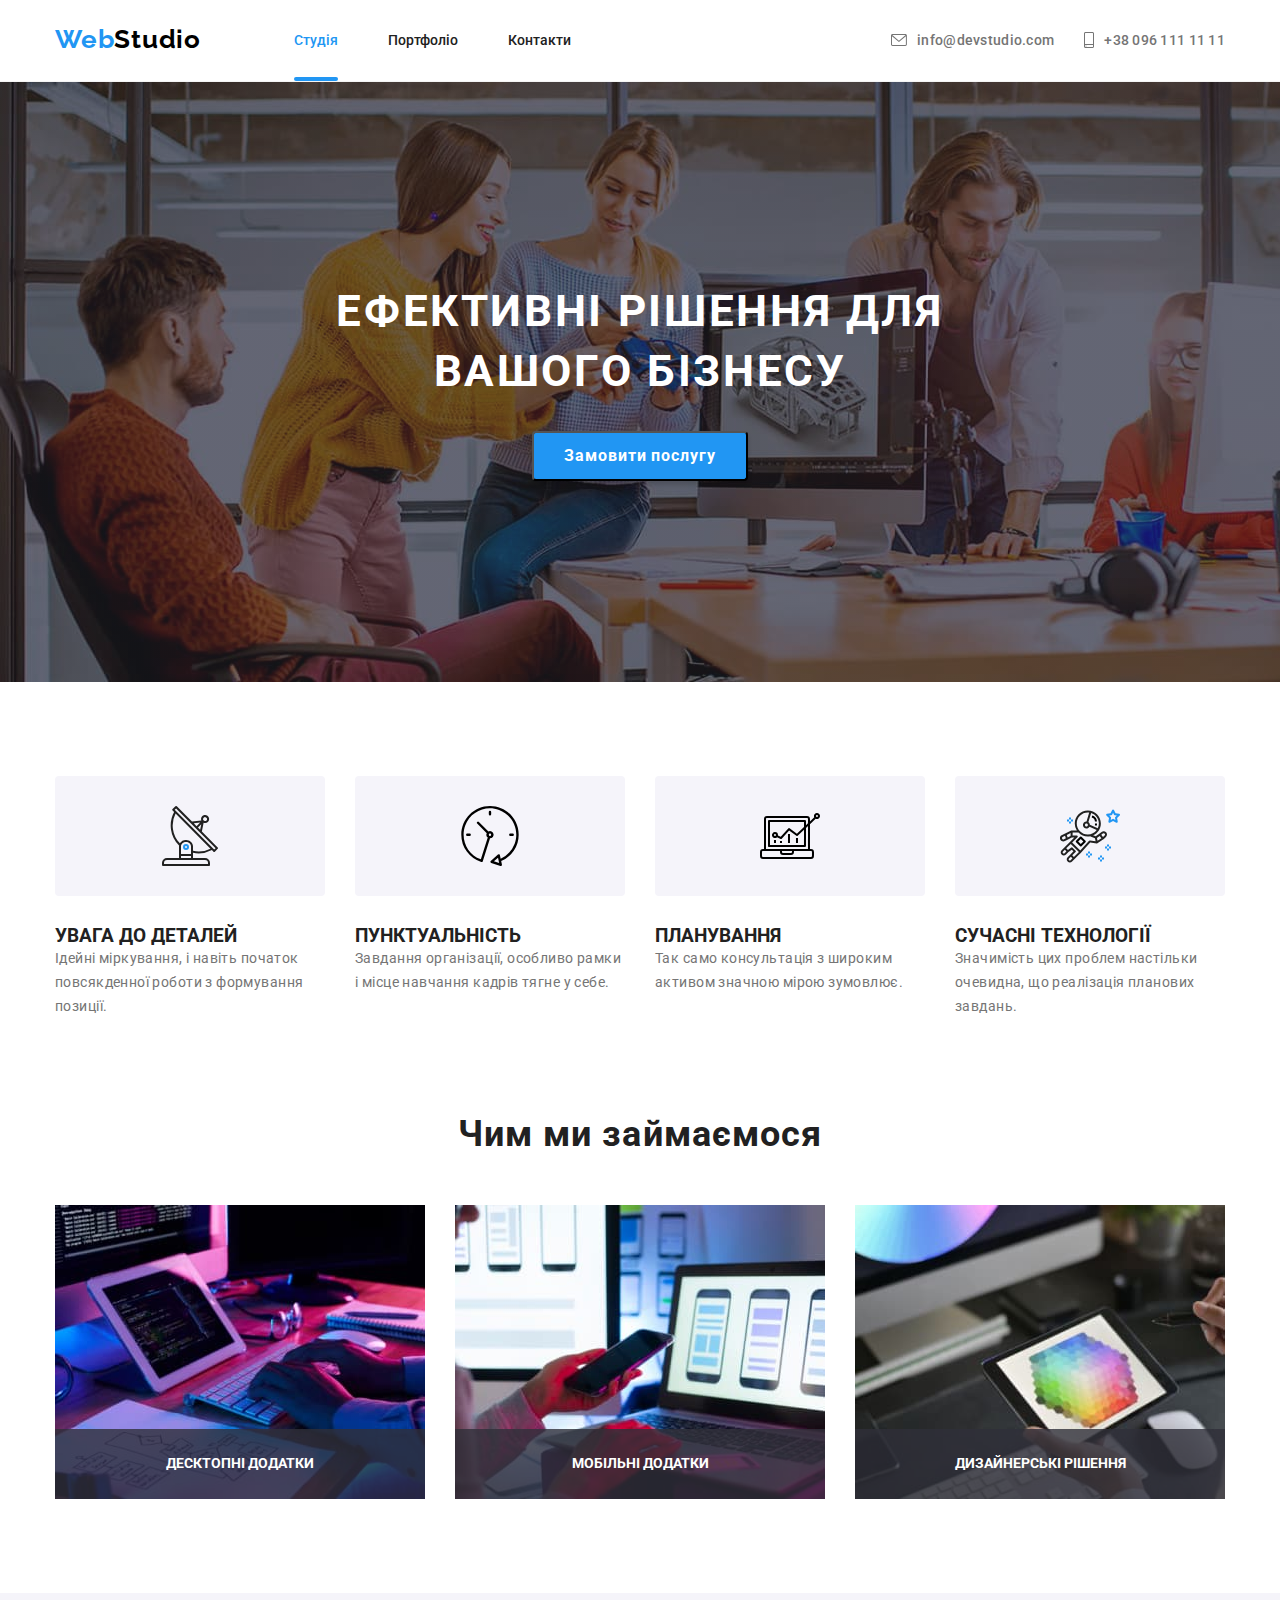
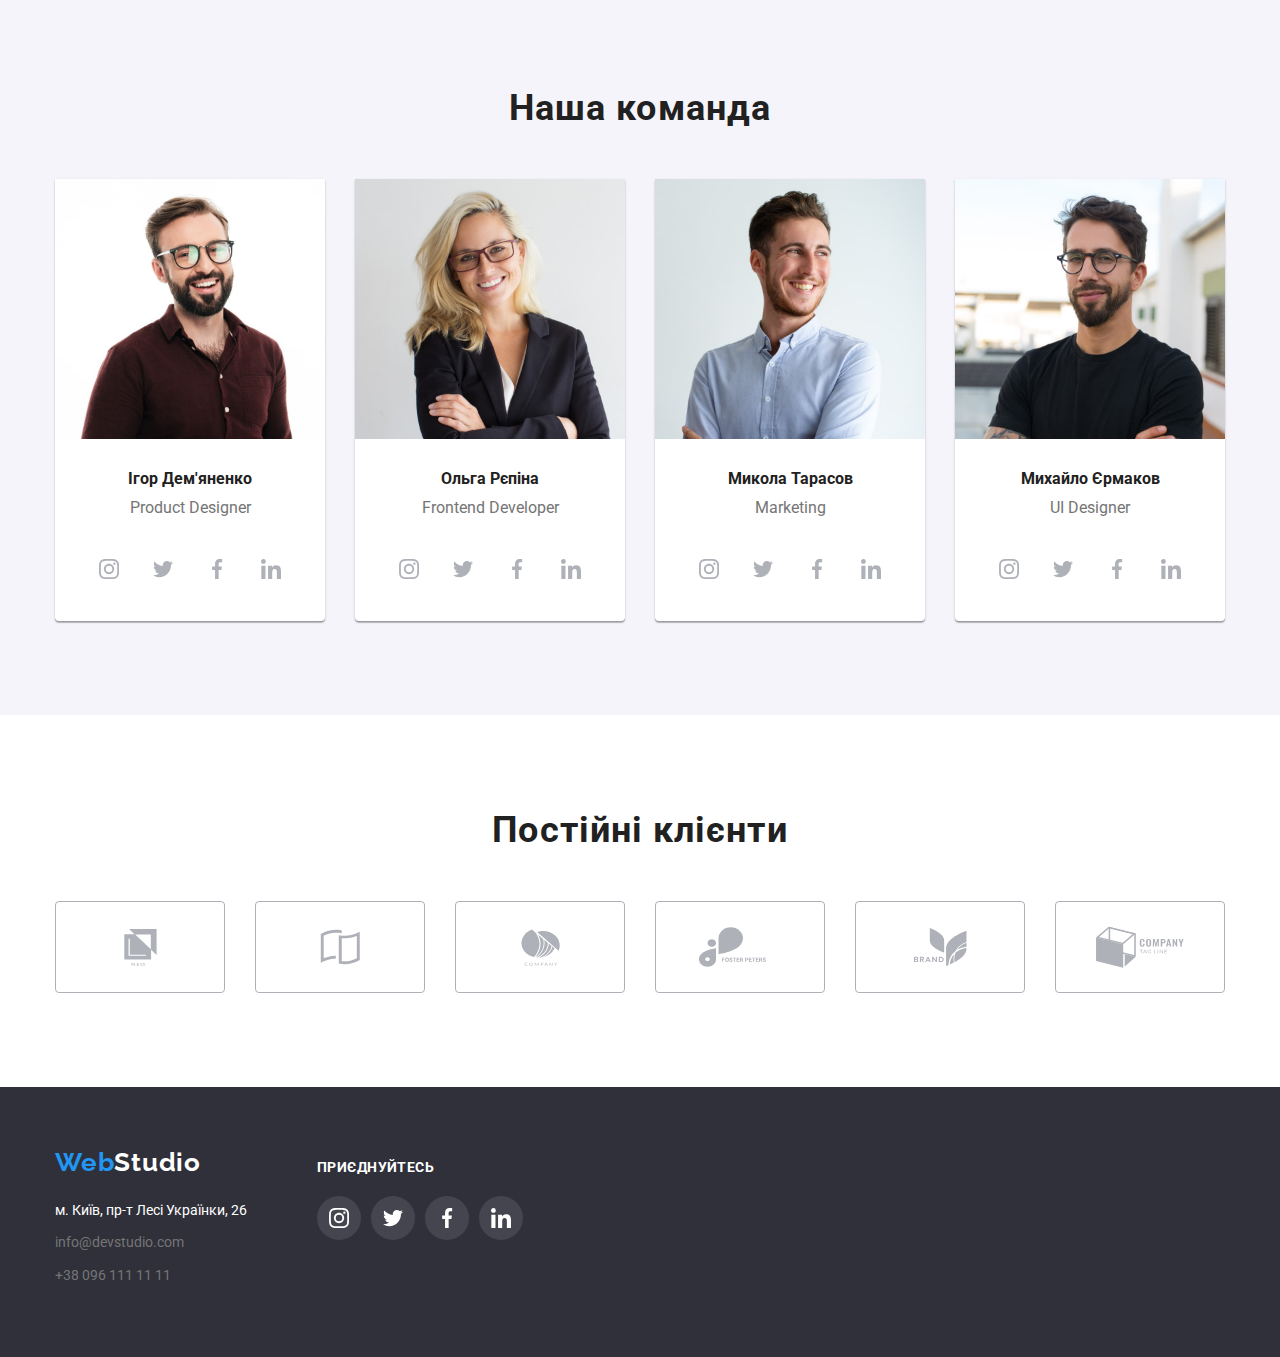
==== commit 52a06a29: "modal-added" ====
--- a/index.html
+++ b/index.html
@@ -62,7 +62,7 @@
             Ефективні рішення для <br />
             вашого бізнесу
           </h1>
-          <button type="button" class="btn">Замовити послугу</button>
+          <button type="button" class="btn" data-modal-open>Замовити послугу</button>
         </div>
       </section>
       <!-- секція якості -->
@@ -412,5 +412,17 @@
         </div>
       </div>
     </footer>
+    <div class="backdrop is-hidden" data-modal>
+      <div class="modal">
+        <button data-modal-close> 
+        <svg class="button-modal" height="30" width="30">
+          <use href="./images/icons.svg#icon-close">
+           </use>
+        </svg>
+        </button>
+      </div>
+
+    </div>
+    <script src="./js/modal.js"></script>
   </body>
 </html>
--- a/css/styles.css
+++ b/css/styles.css
@@ -30,18 +30,25 @@
 
 .site-nav .link.current {
   color: var(--accent-color);
-
-
-}
-.site-nav .link.link.current::after{
-  width: 50px;
-  height: 5px;
+  display: block;
+ position: relative;
+
+
+}
+.site-nav .link.current::after{
+  
   background:var(--accent-color);
   content: "";
-  display: flex;
+  display: block;
   position: absolute;
-  margin-top: 28px;
-  
+  margin-top: 29px;
+border-radius: 2px;
+  width: 100%;
+   height: 4px;
+
+
+background: #2196F3;
+border-radius: 2px;
 }
 
 .logo {
@@ -111,9 +118,6 @@
   justify-content: center;
 }
 
-.site-nav .link {
-  margin-right: 50px;
-}
 
 .link {
   color: var(--primary-text-color);
@@ -147,10 +151,21 @@
 .icon-mail {
   margin-right: 10px;
   fill: currentColor;
+ 
 }
 .icon-mail:hover {
   fill: var(--accent-color);
 }
+
+
+.site-nav .link {
+  margin-right: 50px;
+   transition-property: color;
+  transition-duration: 250ms;
+  transition-timing-function: cubic-bezier(0.4, 0, 0.2, 1);
+
+}
+
 
 .site-nav .link:hover,
 .site-nav .link:focus {
@@ -164,6 +179,12 @@
 .link-flex {
   display: flex;
   align-items: center;
+  transition-property: color;
+  transition-duration: 250ms;
+  transition-timing-function: cubic-bezier(0.4, 0, 0.2, 1);
+}
+.link-flex:hover{
+  color: var(--accent-color);
 }
 .section-hero {
   background-image: linear-gradient(to right, rgba(47, 48, 58, 0.4), rgba(47, 48, 58, 0.4)),
@@ -212,6 +233,53 @@
   justify-content: center;
 }
 
+
+.btn-portfolio-list .btn-portfolio {
+  margin-right: 8px;
+  min-height: 38px;
+  padding-right: 22px;
+  padding-left: 22px;
+}
+
+/* портфоліо */
+.projects {
+  display: flex;
+  flex-wrap: wrap;
+  gap: 30px;
+  padding: 0;
+}
+.projects .item {
+  flex-basis: calc((100% - 60px) / 3);
+  padding: 0;
+}
+.item-description {
+  border-bottom: 1px solid #eeeeee;
+  border-right: 1px solid #eeeeee;
+  border-left: 1px solid #eeeeee;
+  padding-left: 24px;
+  padding-right: 24px;
+}
+.item-name {
+  font-weight: 700;
+  font-size: 18px;
+  line-height: 2;
+
+  padding-top: 20px;
+  margin-bottom: 4px;
+}
+.item-typename {
+  margin-bottom: 20px;
+  color: var(--secondary-text-color);
+  font-style: normal;
+  font-weight: 400;
+  font-size: 16px;
+  line-height: 1.9;
+}
+.portfolio-hover:hover {
+  box-shadow: 0px 1px 1px rgba(0, 0, 0, 0.12), 0px 4px 4px rgba(0, 0, 0, 0.06),
+    1px 4px 6px rgba(0, 0, 0, 0.16);
+}
+
 .btn-portfolio {
   font-weight: 500;
   font-size: 16px;
@@ -222,51 +290,11 @@
   cursor: pointer;
   border-radius: 4px;
   border: 0;
-}
-.btn-portfolio-list .btn-portfolio {
-  margin-right: 8px;
-  min-height: 38px;
-  padding-right: 22px;
-  padding-left: 22px;
-}
-
-/* портфоліо */
-.projects {
-  display: flex;
-  flex-wrap: wrap;
-  gap: 30px;
-  padding: 0;
-}
-.projects .item {
-  flex-basis: calc((100% - 60px) / 3);
-  padding: 0;
-}
-.item-description {
-  border-bottom: 1px solid #eeeeee;
-  border-right: 1px solid #eeeeee;
-  border-left: 1px solid #eeeeee;
-  padding-left: 24px;
-  padding-right: 24px;
-}
-.item-name {
-  font-weight: 700;
-  font-size: 18px;
-  line-height: 2;
-
-  padding-top: 20px;
-  margin-bottom: 4px;
-}
-.item-typename {
-  margin-bottom: 20px;
-  color: var(--secondary-text-color);
-  font-style: normal;
-  font-weight: 400;
-  font-size: 16px;
-  line-height: 1.9;
-}
-.portfolio-hover:hover {
-  box-shadow: 0px 1px 1px rgba(0, 0, 0, 0.12), 0px 4px 4px rgba(0, 0, 0, 0.06),
-    1px 4px 6px rgba(0, 0, 0, 0.16);
+
+  transition: 
+  color 250ms cubic-bezier(0.4,0,0.2,1),
+  background-color 250ms cubic-bezier(0.4,0,0.2,1),
+  box-shadow 250ms cubic-bezier(0.4,0,0.2,1);
 }
 
 .btn-portfolio:hover,
@@ -275,7 +303,7 @@
   background-color: var(--accent-color);
   box-shadow: 0px 3px 1px rgba(0, 0, 0, 0.1), 0px 1px 2px rgba(0, 0, 0, 0.08),
     0px 2px 2px rgba(0, 0, 0, 0.12);
-  border-radius: 4px;
+
 }
 .visually-hidden {
   position: absolute;
@@ -290,10 +318,15 @@
   top:0;
   width: 100%;
 height: 100%;
-padding-left: 30px;
-padding-top: 30px;
-background-color: red;
+padding: 63px 24px;
+background: rgba(33, 150, 243, 0.9);
 color: white;
+font-weight: 400;
+font-size: 18px;
+line-height: 28px;
+letter-spacing: 0.03em;
+color: #FFFFFF;
+text-decoration: none;
 
 opacity: 0;
 
@@ -302,7 +335,7 @@
 
 
 .portfolio-hover:hover .image-overlay,
- .portfolio-hover:focus{
+.image-overlay:focus{
   opacity:0.7;
 }
 
@@ -318,7 +351,7 @@
   }
 
 /* якості */
-.quality {
+.quality
   font-style: normal;
   font-weight: 700;
   font-size: 14px;
@@ -389,10 +422,18 @@
   padding: 12px;
   display: block;
   border-radius: 50%;
-
   background-color: #ffffff;
   fill: #afb1b8;
-}
+
+
+     transition:  background-color 250ms cubic-bezier(0.4, 0, 0.2, 1),
+      fill 250ms cubic-bezier(0.4, 0, 0.2, 1);
+    
+   
+  
+  }
+  
+
 
 .full-icon:hover,
 .full-icon:focus {
@@ -424,6 +465,7 @@
 font-weight: 700;
 font-size: 14px;
 line-height: 1.14;
+
 text-transform: uppercase;
 color: #FFFFFF;
 
@@ -474,6 +516,9 @@
   border: 1px solid #afb1b8;
   border-radius: 4px;
   color: #afb1b8;
+
+  transition: color 250ms cubic-bezier(0.4, 0, 0.2, 1),
+   border-color 250ms cubic-bezier(0.4, 0, 0.2, 1);
 }
 
 .client-link {
@@ -502,6 +547,8 @@
   color: #ffffff;
   margin-bottom: 9px;
   display: inline-block;
+
+  transition: color 250ms cubic-bezier(0.4, 0, 0.2, 1);
 }
 .footer-contact-mailtel {
   font-style: normal;
@@ -512,6 +559,7 @@
   color: var(--secondary-text-color);
   margin-bottom: 9px;
   display: inline-block;
+  transition: color 250ms cubic-bezier(0.4, 0, 0.2, 1);
 }
 .footer-contact-mailtel.nopadding {
   padding-bottom: 0px;
@@ -539,8 +587,9 @@
   padding: 12px;
   display: block;
   border-radius: 50%;
-
-  background: rgba(255, 255, 255, 0.1);
+ background: rgba(255, 255, 255, 0.1);
+
+ transition: background 250ms cubic-bezier(0.4, 0, 0.2, 1);
 }
 
 .full-iconf:hover,
@@ -558,3 +607,40 @@
   letter-spacing: 0.03em;
   color: #ffffff;
 }
+
+.backdrop{
+  position: fixed ;
+  top: 0;
+  left: 0;
+  width: 100%;
+  height: 100%;
+  background: rgba(0, 0, 0, 0.2);
+}
+
+.backdrop.is-hidden{
+  opacity: 0;
+  pointer-events: none;
+}
+.modal{
+  position: absolute;
+  top: 50%;
+  left: 50%;
+  transform: translate(-50%, -50%);
+  height: 581px;
+  width: 528px;
+  
+  background-color:#FFFFFF;
+  box-shadow: 0px 1px 3px rgba(0, 0, 0, 0.12), 0px 1px 1px rgba(0, 0, 0, 0.14), 0px 2px 1px rgba(0, 0, 0, 0.2);
+border-radius: 4px;
+  
+  
+}
+
+.button-modal{
+position: absolute;
+top: 0;
+right: 0;
+margin: 8px;
+/* stroke: #2196F3; */
+
+}
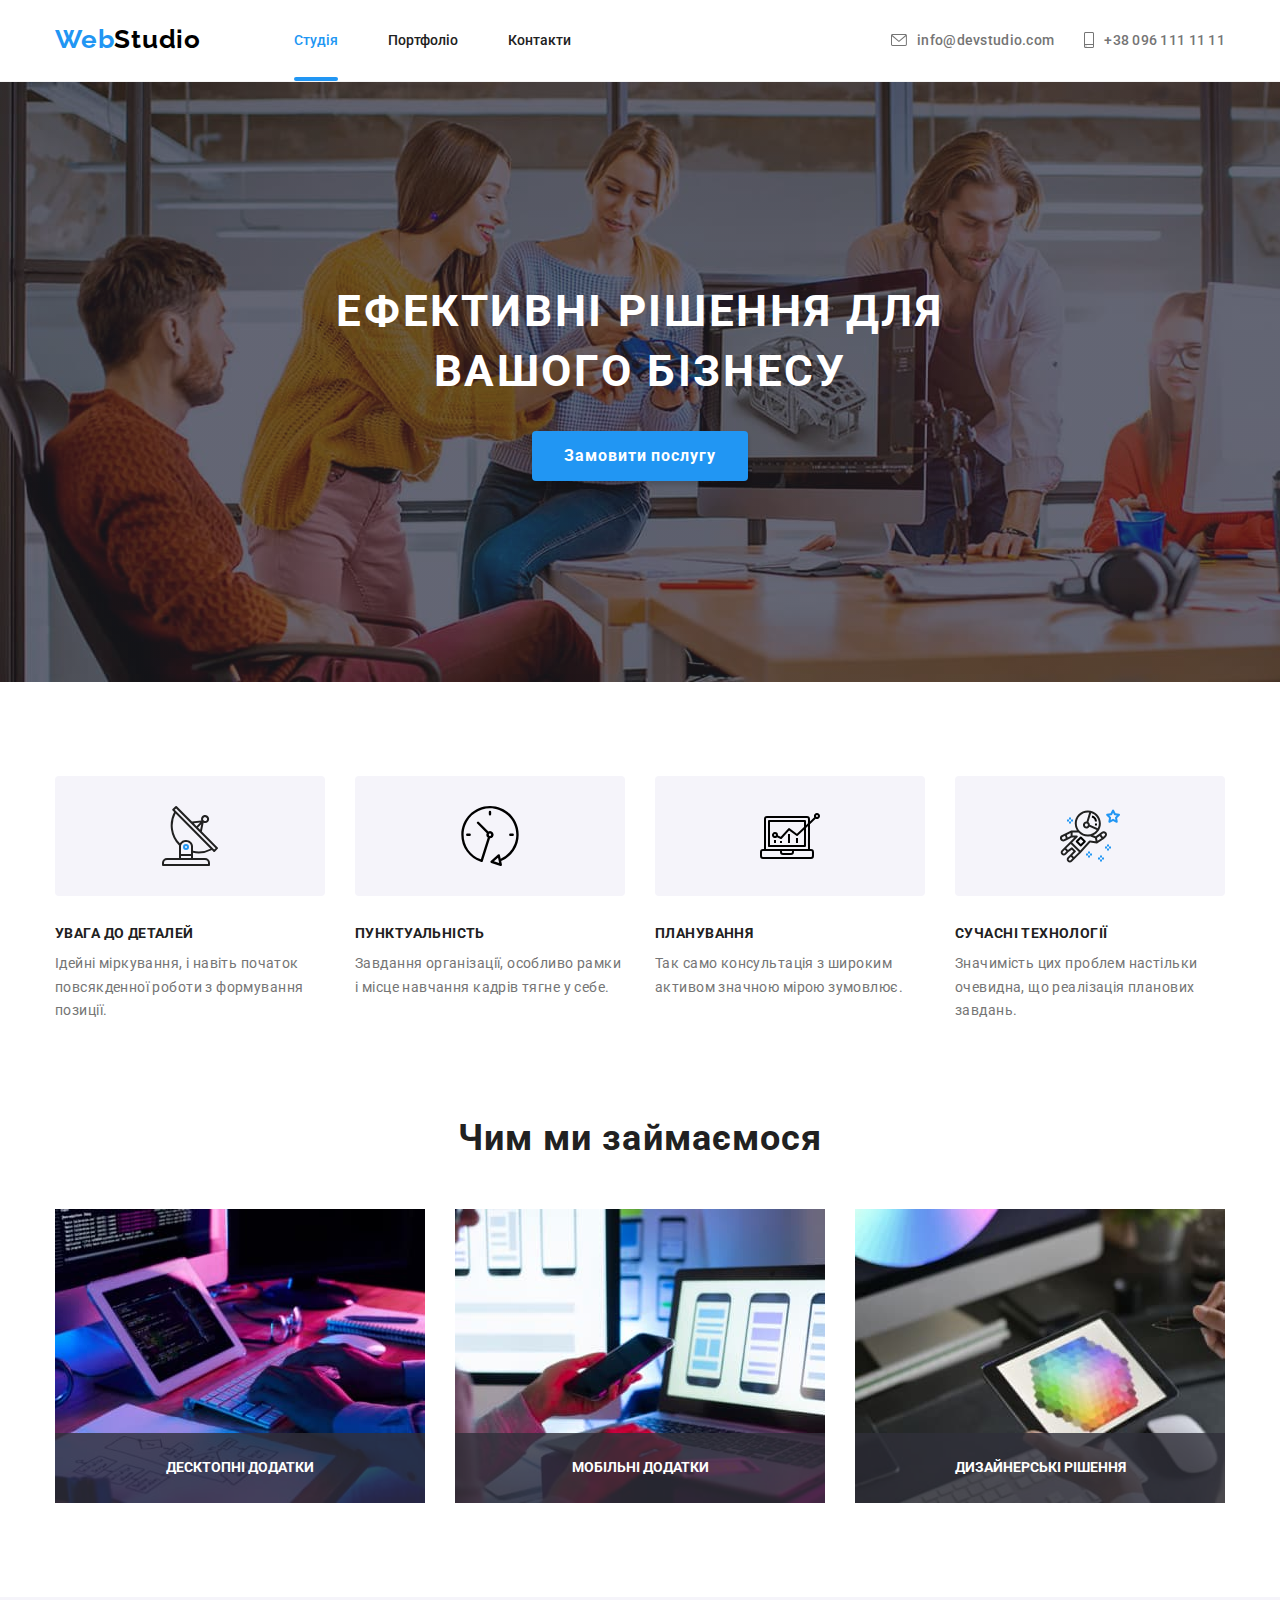
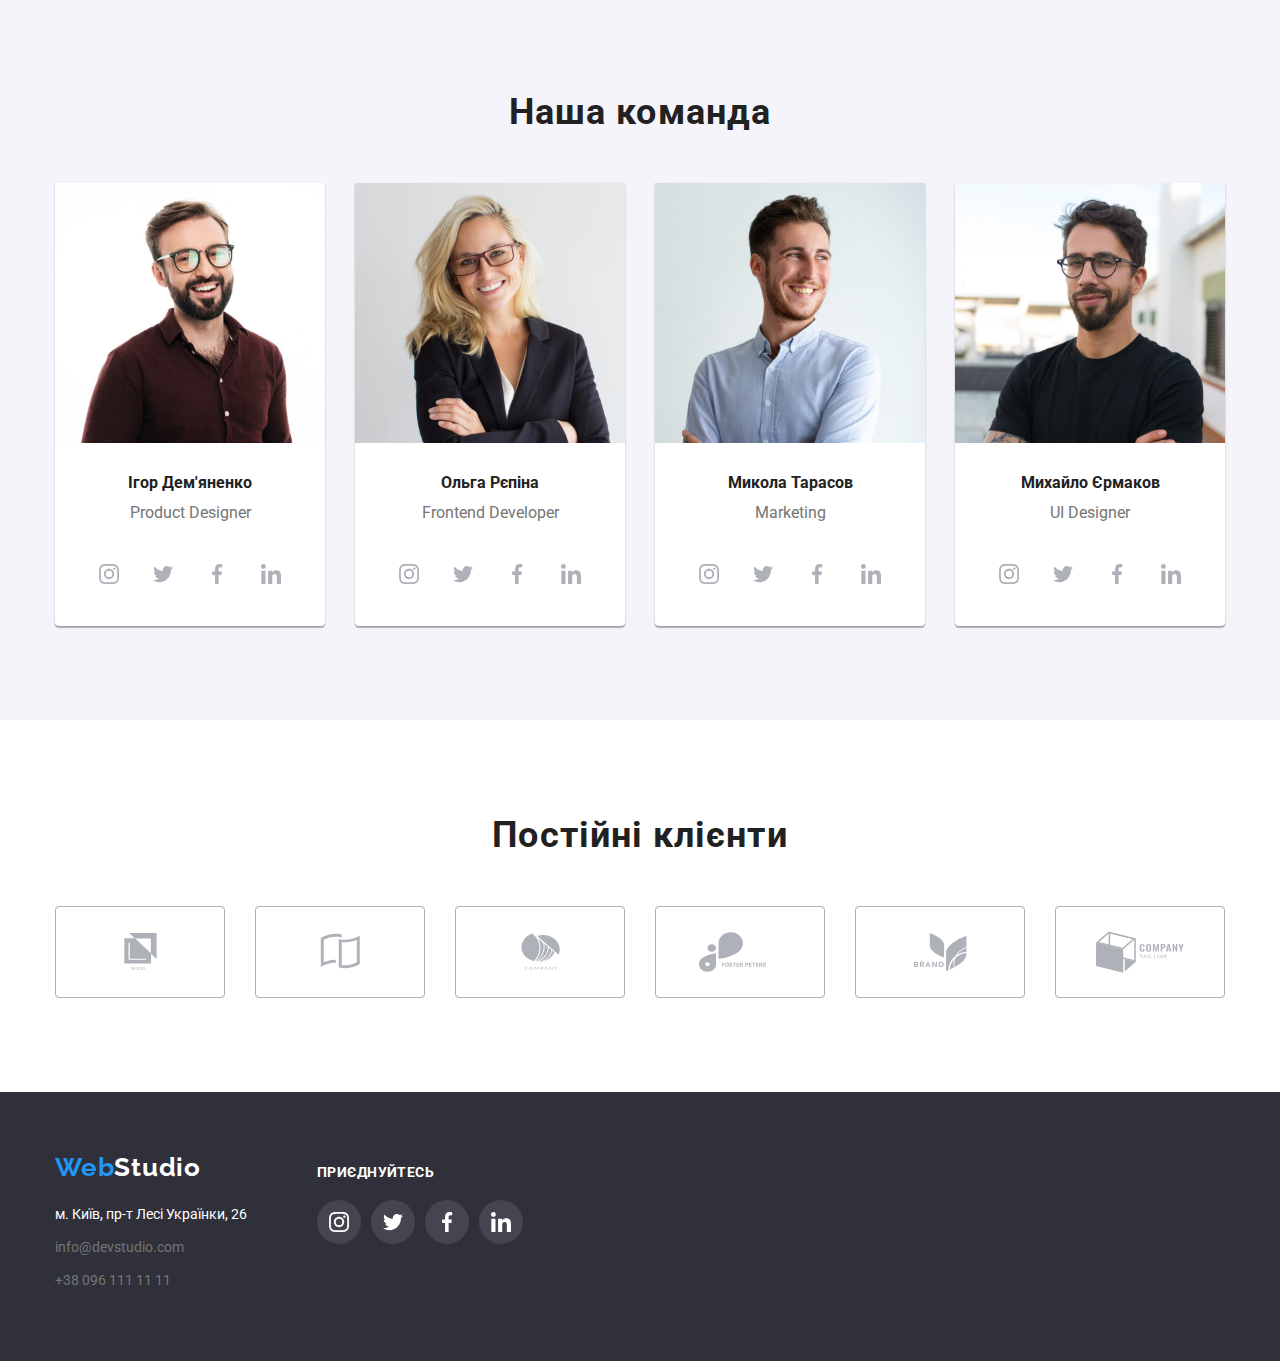
==== commit 94bc95a4: "overflow-1-ended" ====
--- a/index.html
+++ b/index.html
@@ -417,7 +417,7 @@
         <button data-modal-close> 
         <svg class="button-modal" height="30" width="30">
           <use href="./images/icons.svg#icon-close">
-           </use>
+          </use>
         </svg>
         </button>
       </div>
--- a/css/styles.css
+++ b/css/styles.css
@@ -311,6 +311,13 @@
   width: 1px;
   height: 1px;
   margin: -1px;
+}
+
+.image-port{
+  position: relative;
+  display: flex;
+  overflow: hidden;
+  
 }
 
 .image-overlay{
@@ -329,30 +336,24 @@
 text-decoration: none;
 
 opacity: 0;
-
-
-}
-
+transform: translateY(100%);
+transition: transform 250ms cubic-bezier(0.4, 0, 0.2, 1);
+/* overflow: hidden; */
+}
 
 .portfolio-hover:hover .image-overlay,
 .image-overlay:focus{
-  opacity:0.7;
-}
-
-
-
-
-
-
-.image-port{
-    position: relative;
-    display: flex;
-    
-  }
+  opacity:1;
+  transform: translateY(0);
+}
+
+
+
+
 
 /* якості */
-.quality
-  font-style: normal;
+.quality{
+  
   font-weight: 700;
   font-size: 14px;
   line-height: 1.14;
@@ -641,6 +642,9 @@
 top: 0;
 right: 0;
 margin: 8px;
-/* stroke: #2196F3; */
-
-}
+
+}
+
+button{
+border: hidden;
+}
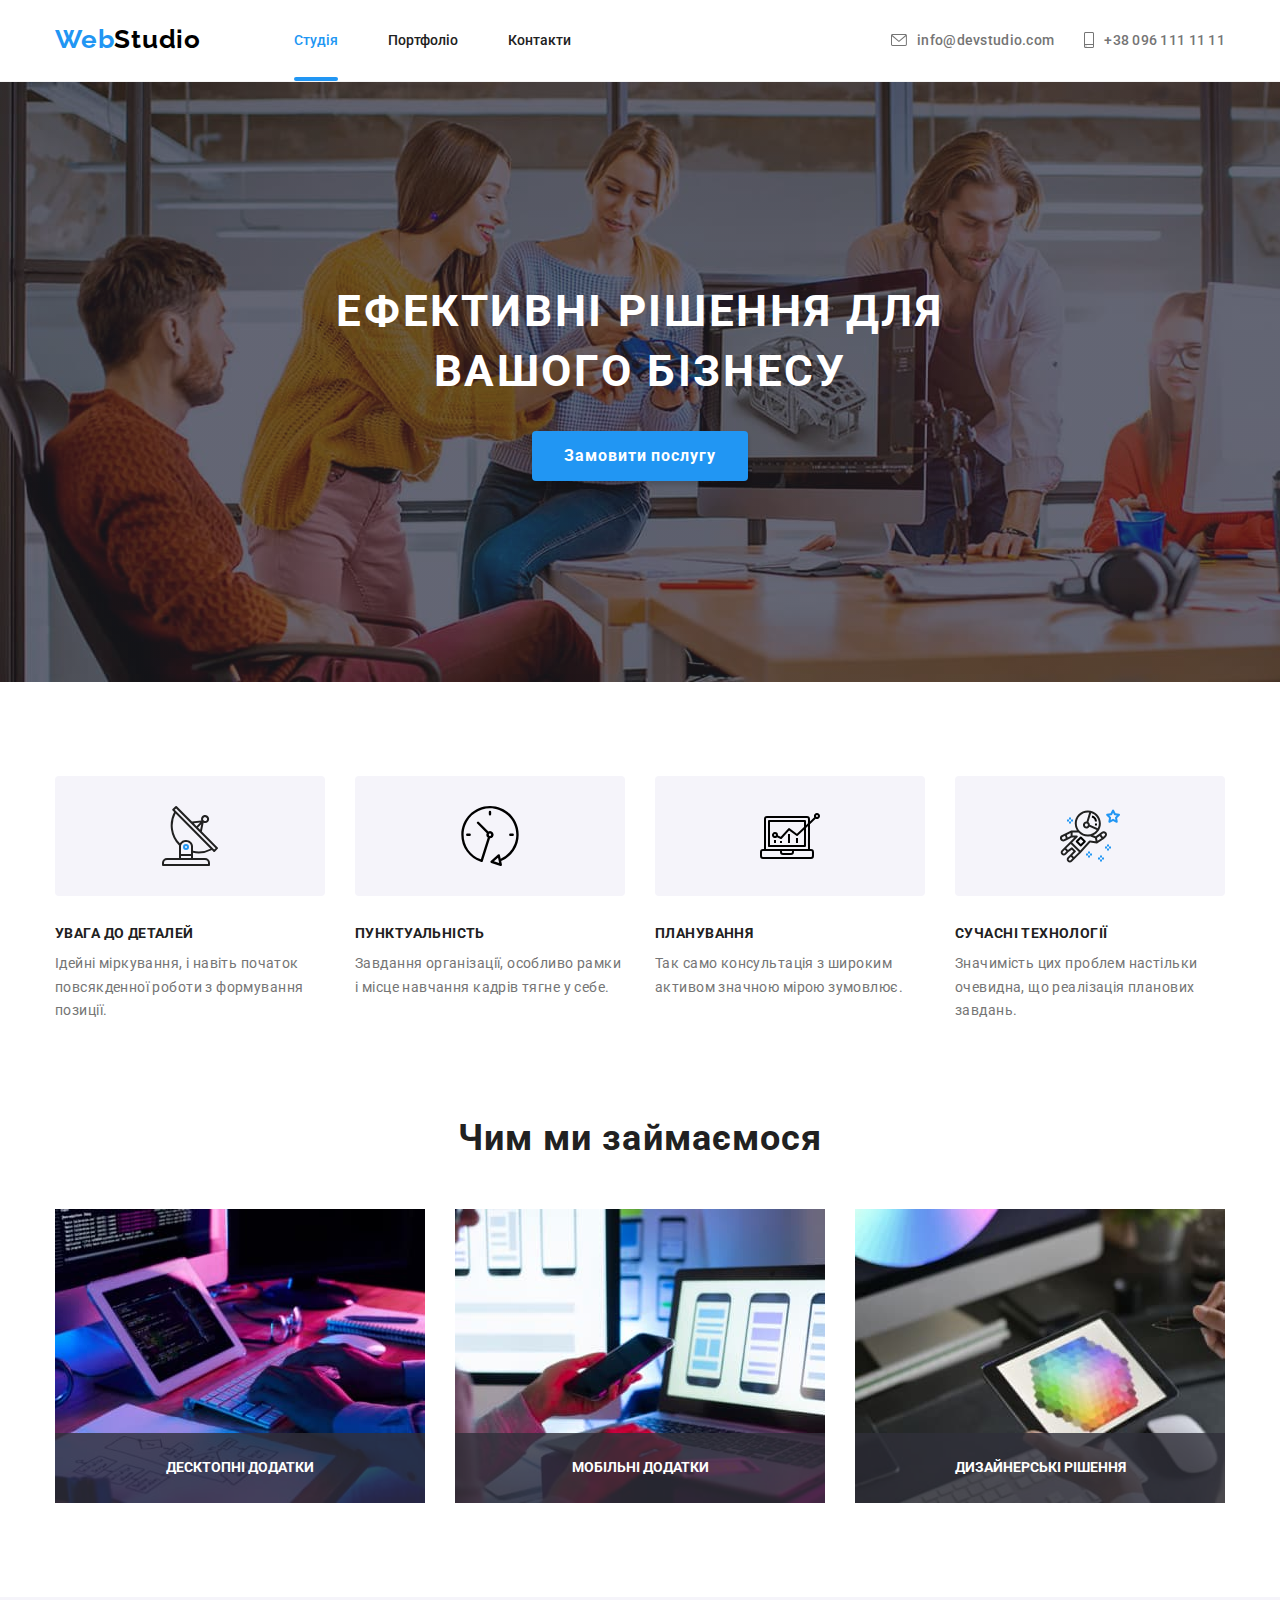
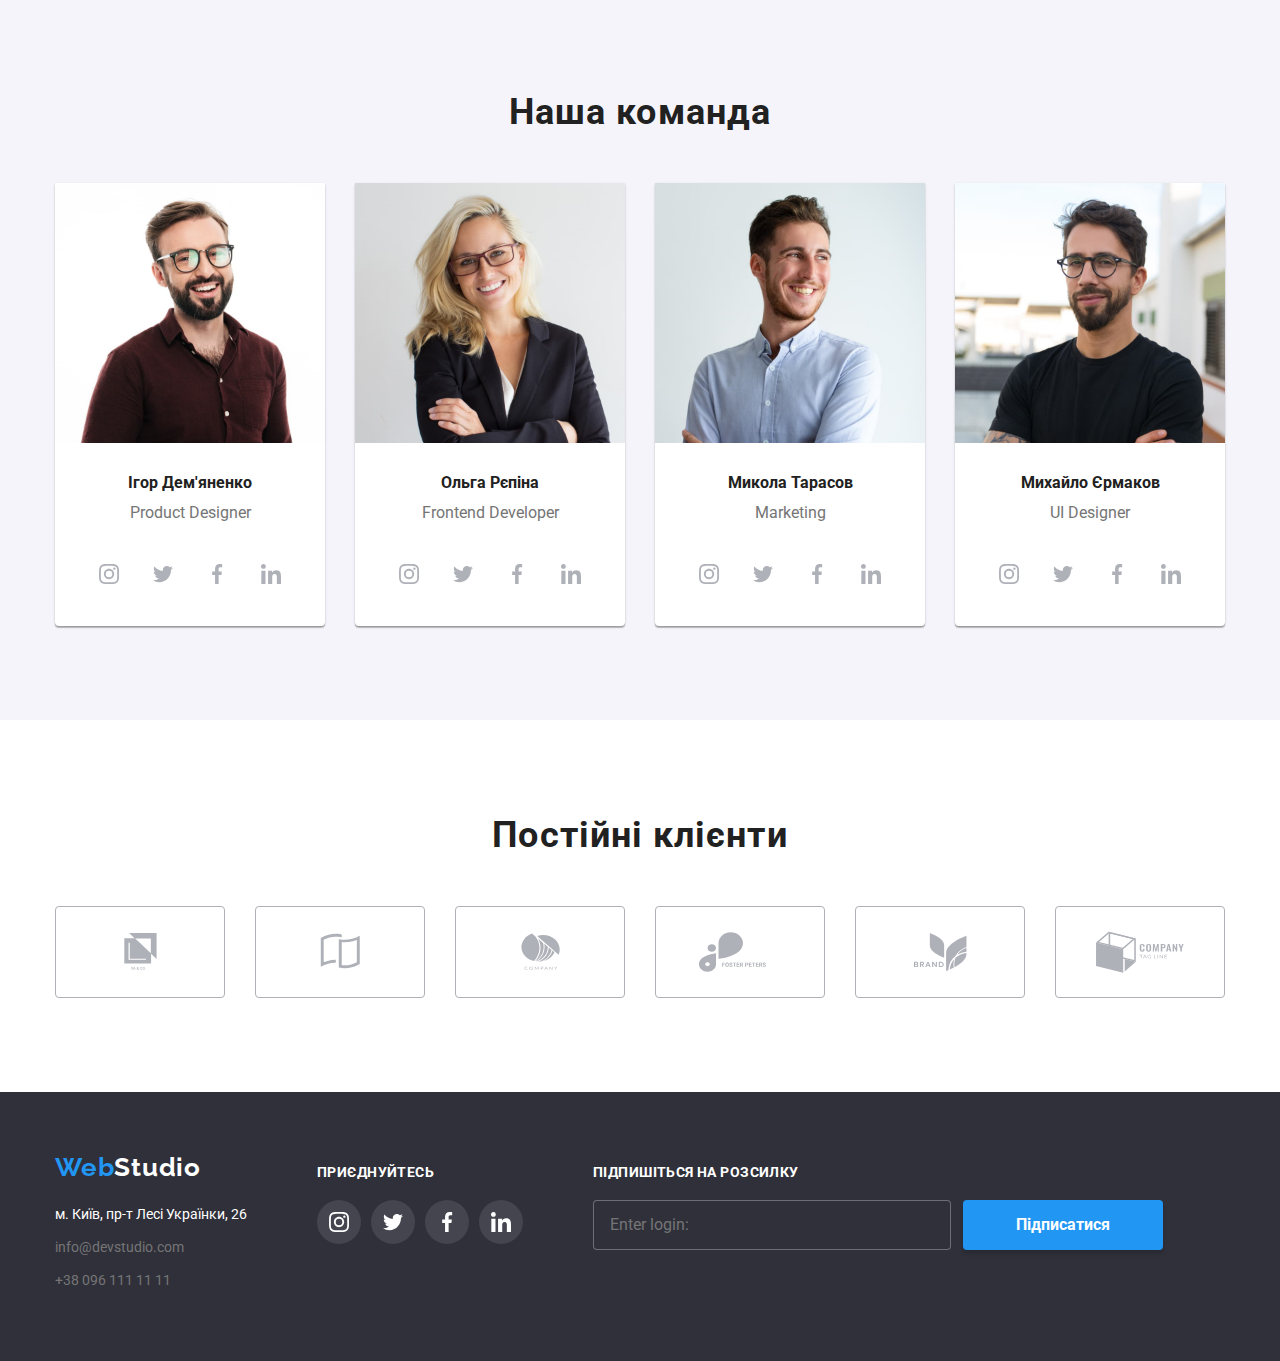
==== commit df8dc740: "footer-form-added" ====
--- a/index.html
+++ b/index.html
@@ -409,19 +409,29 @@
               </li>
             </ul>
           </div>
+          <div class="footer-logo">
+            <h3 class="footer-heading">ПІДПИШІТЬСЯ НА РОЗСИЛКУ</h3>
+            <label>
+              <div class="enter-login">
+                <input type="text" name="login" placeholder="Enter login:"/>
+                <button>Підписатися</button>
+              </div>
+              
+              
+            
+           </label>
+          </div>
         </div>
       </div>
     </footer>
     <div class="backdrop is-hidden" data-modal>
       <div class="modal">
-        <button data-modal-close> 
-        <svg class="button-modal" height="30" width="30">
-          <use href="./images/icons.svg#icon-close">
-          </use>
-        </svg>
+        <button data-modal-close>
+          <svg class="button-modal" height="30" width="30">
+            <use href="./images/icons.svg#icon-close"></use>
+          </svg>
         </button>
       </div>
-
     </div>
     <script src="./js/modal.js"></script>
   </body>
--- a/css/styles.css
+++ b/css/styles.css
@@ -31,24 +31,20 @@
 .site-nav .link.current {
   color: var(--accent-color);
   display: block;
- position: relative;
-
-
-}
-.site-nav .link.current::after{
-  
-  background:var(--accent-color);
-  content: "";
+  position: relative;
+}
+.site-nav .link.current::after {
+  background: var(--accent-color);
+  content: '';
   display: block;
   position: absolute;
   margin-top: 29px;
-border-radius: 2px;
+  border-radius: 2px;
   width: 100%;
-   height: 4px;
-
-
-background: #2196F3;
-border-radius: 2px;
+  height: 4px;
+
+  background: #2196f3;
+  border-radius: 2px;
 }
 
 .logo {
@@ -118,7 +114,6 @@
   justify-content: center;
 }
 
-
 .link {
   color: var(--primary-text-color);
   text-decoration: none;
@@ -151,21 +146,17 @@
 .icon-mail {
   margin-right: 10px;
   fill: currentColor;
- 
 }
 .icon-mail:hover {
   fill: var(--accent-color);
 }
 
-
 .site-nav .link {
   margin-right: 50px;
-   transition-property: color;
+  transition-property: color;
   transition-duration: 250ms;
   transition-timing-function: cubic-bezier(0.4, 0, 0.2, 1);
-
-}
-
+}
 
 .site-nav .link:hover,
 .site-nav .link:focus {
@@ -183,7 +174,7 @@
   transition-duration: 250ms;
   transition-timing-function: cubic-bezier(0.4, 0, 0.2, 1);
 }
-.link-flex:hover{
+.link-flex:hover {
   color: var(--accent-color);
 }
 .section-hero {
@@ -233,7 +224,6 @@
   justify-content: center;
 }
 
-
 .btn-portfolio-list .btn-portfolio {
   margin-right: 8px;
   min-height: 38px;
@@ -291,10 +281,9 @@
   border-radius: 4px;
   border: 0;
 
-  transition: 
-  color 250ms cubic-bezier(0.4,0,0.2,1),
-  background-color 250ms cubic-bezier(0.4,0,0.2,1),
-  box-shadow 250ms cubic-bezier(0.4,0,0.2,1);
+  transition: color 250ms cubic-bezier(0.4, 0, 0.2, 1),
+    background-color 250ms cubic-bezier(0.4, 0, 0.2, 1),
+    box-shadow 250ms cubic-bezier(0.4, 0, 0.2, 1);
 }
 
 .btn-portfolio:hover,
@@ -303,7 +292,6 @@
   background-color: var(--accent-color);
   box-shadow: 0px 3px 1px rgba(0, 0, 0, 0.1), 0px 1px 2px rgba(0, 0, 0, 0.08),
     0px 2px 2px rgba(0, 0, 0, 0.12);
-
 }
 .visually-hidden {
   position: absolute;
@@ -313,47 +301,41 @@
   margin: -1px;
 }
 
-.image-port{
+.image-port {
   position: relative;
   display: flex;
   overflow: hidden;
-  
-}
-
-.image-overlay{
+}
+
+.image-overlay {
   position: absolute;
-  top:0;
+  top: 0;
   width: 100%;
-height: 100%;
-padding: 63px 24px;
-background: rgba(33, 150, 243, 0.9);
-color: white;
-font-weight: 400;
-font-size: 18px;
-line-height: 28px;
-letter-spacing: 0.03em;
-color: #FFFFFF;
-text-decoration: none;
-
-opacity: 0;
-transform: translateY(100%);
-transition: transform 250ms cubic-bezier(0.4, 0, 0.2, 1);
-/* overflow: hidden; */
+  height: 100%;
+  padding: 63px 24px;
+  background: rgba(33, 150, 243, 0.9);
+  color: white;
+  font-weight: 400;
+  font-size: 18px;
+  line-height: 28px;
+  letter-spacing: 0.03em;
+  color: #ffffff;
+  text-decoration: none;
+
+  opacity: 0;
+  transform: translateY(100%);
+  transition: transform 250ms cubic-bezier(0.4, 0, 0.2, 1);
+  /* overflow: hidden; */
 }
 
 .portfolio-hover:hover .image-overlay,
-.image-overlay:focus{
-  opacity:1;
+.image-overlay:focus {
+  opacity: 1;
   transform: translateY(0);
 }
 
-
-
-
-
 /* якості */
-.quality{
-  
+.quality {
   font-weight: 700;
   font-size: 14px;
   line-height: 1.14;
@@ -426,15 +408,9 @@
   background-color: #ffffff;
   fill: #afb1b8;
 
-
-     transition:  background-color 250ms cubic-bezier(0.4, 0, 0.2, 1),
-      fill 250ms cubic-bezier(0.4, 0, 0.2, 1);
-    
-   
-  
-  }
-  
-
+  transition: background-color 250ms cubic-bezier(0.4, 0, 0.2, 1),
+    fill 250ms cubic-bezier(0.4, 0, 0.2, 1);
+}
 
 .full-icon:hover,
 .full-icon:focus {
@@ -453,33 +429,26 @@
   margin-bottom: 50px;
 }
 
-.photo-discr{
+.photo-discr {
   position: absolute;
- 
-width: 100%;
-height: 70px;
-bottom:0;
-display: flex;
-justify-content: center;
-align-items: center;
-background: rgba(47, 48, 58, 0.8);
-font-weight: 700;
-font-size: 14px;
-line-height: 1.14;
-
-text-transform: uppercase;
-color: #FFFFFF;
-
-
-
-}
-.photo{
+
+  width: 100%;
+  height: 70px;
+  bottom: 0;
+  display: flex;
+  justify-content: center;
+  align-items: center;
+  background: rgba(47, 48, 58, 0.8);
+  font-weight: 700;
+  font-size: 14px;
+  line-height: 1.14;
+
+  text-transform: uppercase;
+  color: #ffffff;
+}
+.photo {
   position: relative;
 }
-
-
-
-
 
 /* секція команда */
 .section-team {
@@ -519,7 +488,7 @@
   color: #afb1b8;
 
   transition: color 250ms cubic-bezier(0.4, 0, 0.2, 1),
-   border-color 250ms cubic-bezier(0.4, 0, 0.2, 1);
+    border-color 250ms cubic-bezier(0.4, 0, 0.2, 1);
 }
 
 .client-link {
@@ -588,9 +557,9 @@
   padding: 12px;
   display: block;
   border-radius: 50%;
- background: rgba(255, 255, 255, 0.1);
-
- transition: background 250ms cubic-bezier(0.4, 0, 0.2, 1);
+  background: rgba(255, 255, 255, 0.1);
+
+  transition: background 250ms cubic-bezier(0.4, 0, 0.2, 1);
 }
 
 .full-iconf:hover,
@@ -609,42 +578,84 @@
   color: #ffffff;
 }
 
-.backdrop{
-  position: fixed ;
+.backdrop {
+  position: fixed;
   top: 0;
   left: 0;
   width: 100%;
   height: 100%;
   background: rgba(0, 0, 0, 0.2);
-}
-
-.backdrop.is-hidden{
+  opacity: 1;
+
+  transition: opacity 250ms cubic-bezier(0.4, 0, 0.2, 1);
+}
+
+.backdrop.is-hidden {
   opacity: 0;
   pointer-events: none;
-}
-.modal{
+  /* на всяк випадок */
+  /* visibility: hidden; */
+  
+}
+
+.backdrop.is-hidden .modal {
+  transform: scale(0.8);
+}
+.modal {
   position: absolute;
   top: 50%;
   left: 50%;
-  transform: translate(-50%, -50%);
+  transform: translate(-50%, -50%) scale(1);
   height: 581px;
   width: 528px;
-  
-  background-color:#FFFFFF;
-  box-shadow: 0px 1px 3px rgba(0, 0, 0, 0.12), 0px 1px 1px rgba(0, 0, 0, 0.14), 0px 2px 1px rgba(0, 0, 0, 0.2);
+  background-color: #ffffff;
+  box-shadow: 0px 1px 3px rgba(0, 0, 0, 0.12), 0px 1px 1px rgba(0, 0, 0, 0.14),
+    0px 2px 1px rgba(0, 0, 0, 0.2);
+  border-radius: 4px;
+  transition: transform 250ms cubic-bezier(0.4, 0, 0.2, 1);
+}
+
+.button-modal {
+  position: absolute;
+  top: 0;
+  right: 0;
+  margin: 8px;
+}
+
+button {
+  border: hidden;
+}
+
+.footer-heading{
+  margin-bottom: 20px;
+}
+.enter-login{
+  display:flex;
+}
+.enter-login input{
+  margin-right: 30px;
+  width: 358px;
+height: 50px;
+border: 1px solid rgba(255, 255, 255, 0.3);
+/* filter: drop-shadow(0px 4px 4px rgba(0, 0, 0, 0.15)); */
 border-radius: 4px;
-  
-  
-}
-
-.button-modal{
-position: absolute;
-top: 0;
-right: 0;
-margin: 8px;
-
-}
-
-button{
-border: hidden;
-}
+background-color: #2F303A;
+padding: 15px 16px;
+margin: 0;
+ color: rgba(255, 255, 255, 0.6);
+}
+
+
+.enter-login button{
+  width: 200px;
+height: 50px;
+background: #2196F3;
+box-shadow: 0px 4px 4px rgba(0, 0, 0, 0.15);
+border-radius: 4px;
+margin-left: 12px;
+color: white;
+font-weight: 700;
+font-size: 16px;
+line-height: 30px;
+cursor: pointer;
+}
